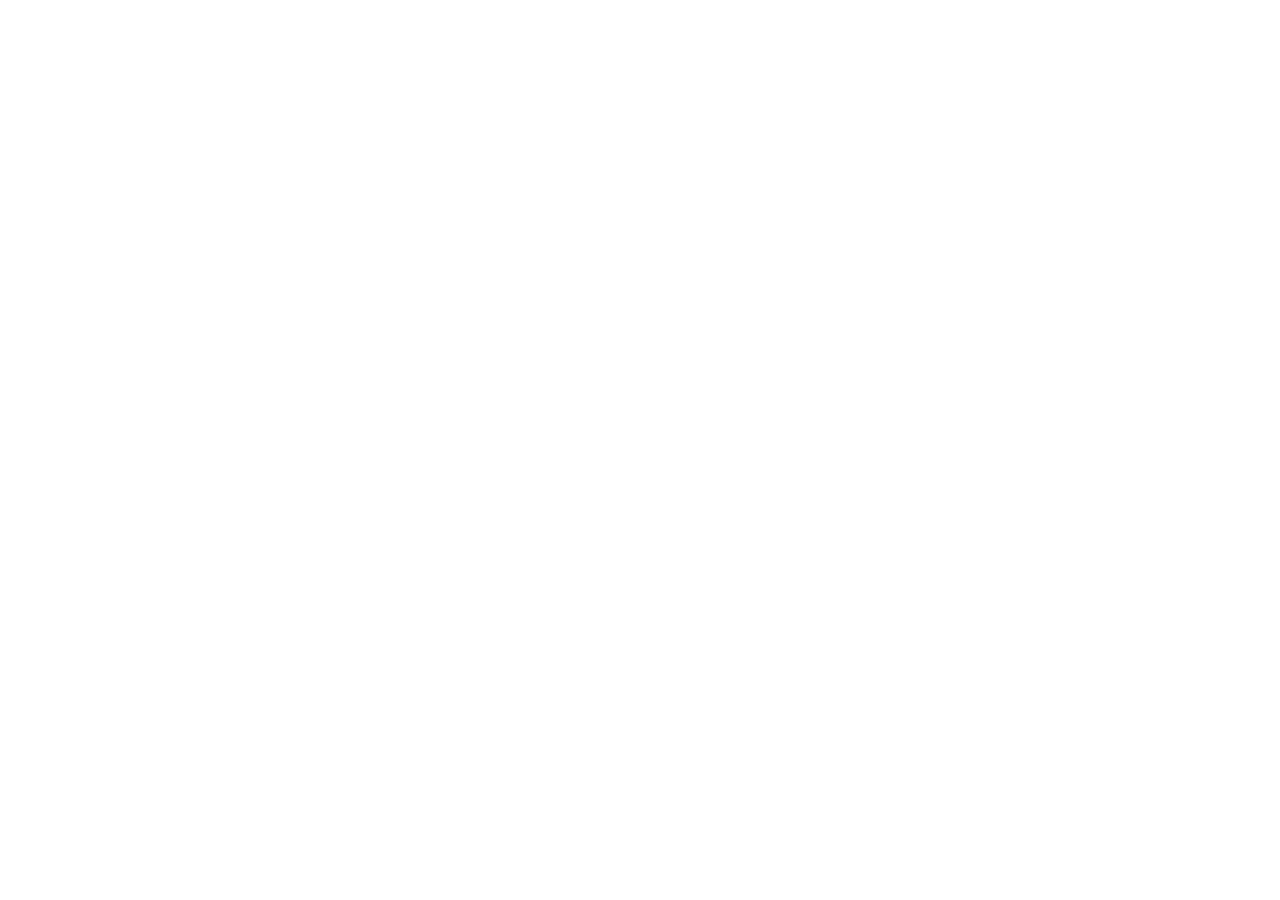
==== index.html @ bc07915a "images and html" ====
<!DOCTYPE html>
<html>

<head>
  <meta charset="UTF-8">
  <meta name="viewport" content="width=device-width, initial-scale=1">
  <title>Destination Dash</title>
  <link rel="stylesheet" href="styles.css">
  
</head>

<body>
  <header></header>
  <main></main>
  
  <script src="main.js"></script>
  
</body>

</html>
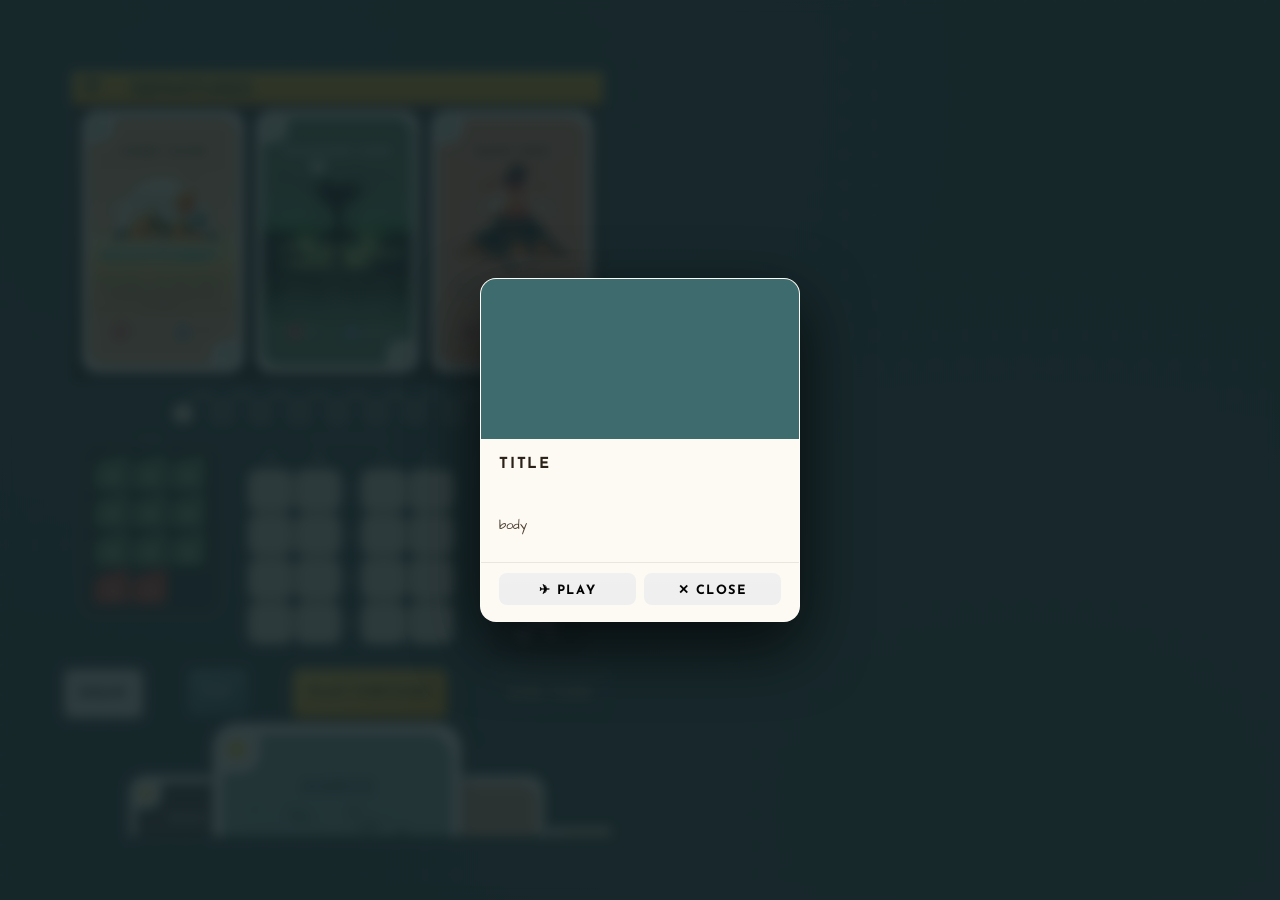
==== commit b1965eb2: "update" ====
--- a/index.html
+++ b/index.html
@@ -6,15 +6,144 @@
   <meta name="viewport" content="width=device-width, initial-scale=1">
   <title>Destination Dash</title>
   <link rel="stylesheet" href="styles.css">
-  
+  <link rel="stylesheet" href="stackedCards.css">
+  <link rel="preconnect" href="https://fonts.googleapis.com">
+  <link rel="preconnect" href="https://fonts.gstatic.com" crossorigin>
+  <link href="https://fonts.googleapis.com/css2?family=Patrick+Hand&display=swap" rel="stylesheet">
+  <link href="https://fonts.googleapis.com/css2?family=Architects+Daughter&family=Cabin:wght@400;600;700&family=Josefin+Sans:wght@300;400;700&display=swap" rel="stylesheet">
+  <link rel="stylesheet" href="https://fonts.googleapis.com/css2?family=Material+Symbols+Outlined:opsz,wght,FILL,GRAD@24,400,0,0&icon_names=flight_takeoff" />
 </head>
 
 <body>
   <header></header>
-  <main></main>
+  <main>
+    
+    <div id="game-content">
+      <div id="destination-row" class="game-row">
+        <div id="departures"><span class="material-symbols-outlined">
+            flight_takeoff
+          </span> DEPARTURES</div>
+        <div id="destination-zone" class="zone-row">
+          
+          <div class="destination-card"><img class="card-img" src="images/card_back.png" /></div>
+          <div class="destination-card"></div>
+          <div class="destination-card"></div>
+          
+        </div>
+        
+      </div>
+      <div id="progress">
+        <div id="circle1" class="circle start"></div>
+        <div class="line"></div>
+        <div id="circle2" class="circle open"></div>
+        <div class="line"></div>
+        <div id="circle3" class="circle open"></div>
+        <div class="line"></div>
+        <div id="circle4" class="circle open"></div>
+        <div class="line"></div>
+        <div id="circle4" class="circle open"></div>
+        <div class="line"></div>
+        <div id="circle4" class="circle open"></div>
+        <div class="line"></div>
+        <div id="circle4" class="circle open"></div>
+        <div class="line"></div>
+        <div id="circle4" class="circle open"></div>
+        <div class="line"></div>
+        <div id="circle4" class="circle open"></div>
+      </div>
+      <div id="resources-row">
+        
+        <div id="fuel-row">
+          <span class="zone-label">Fuel</span>
+          <div id="fuel-zone" class="resource-zone">
+          </div>
+        </div>
+        <div id="pax-row">
+          <span class="zone-label">Passengers</span>
+          <div id="seating-zone">
+            <table id="seating">
+              <tr class="head-row head">
+                <td class="start head">A</td>
+                <td class="head">B</td>
+                <td class="aisle head"></td>
+                <td class="head">C</td>
+                <td class="end head">D</td>
+              </tr>
+              <tr class="seats">
+                <td class="seat taken"></td>
+                <td class="seat"></td>
+                <td class="aisle">1</td>
+                <td class="seat"></td>
+                <td class="seat"></td>
+              </tr>
+              <tr class="seats">
+                <td class="seat"></td>
+                <td class="seat"></td>
+                <td class="aisle">2</td>
+                <td class="seat"></td>
+                <td class="seat"></td>
+              </tr>
+              <tr class="seats">
+                <td class="seat"></td>
+                <td class="seat"></td>
+                <td class="aisle">3</td>
+                <td class="seat"></td>
+                <td class="seat"></td>
+              </tr>
+              <tr class="seats">
+                <td class="seat"></td>
+                <td class="seat"></td>
+                <td class="aisle">4</td>
+                <td class="seat"></td>
+                <td class="seat"></td>
+              </tr>
+            </table>
+          </div>
+        </div>
+        <div id="plane-row" class="resource-grid"><span class="zone-label">Planes</span>
+          <div id="plane-zone">
+            <img class="plane" src="images/plane.png" />
+            <img class="plane" src="images/plane.png" />
+            <img class="plane" src="images/plane.png" />
+          </div>
+        </div>
+      </div>
+      <div id="action-row">
+        <button id="draw-btn" class="btn">Draw</button>
+        <button class="btn btn-primary">Fly</button>
+        <button class="btn btn-fortune">Play Fortune</button>
+        <button class="btn btn-ghost">End Turn</button>
+      </div>
+      <div id="player-hand">
+        <div class="stacked-cards">
+          <ul id="player-cards">
+            <li>placeholder</li>
+            <li>placeholder</li>
+          </ul>
+        </div>
+      </div>
+    </div>
+    <div class="modal-backdrop open" id="modal-backdrop">
+      <div class="modal" id="modal">
+        <div class="modal-art" id="modal-art"></div>
+        <div class="modal-header">
+          <div class="modal-title" id="modal-title">Title</div>
+          <div class="modal-badge" id="modal-badge"></div>
+        </div>
+        <div class="modal-body" id="modal-body">body</div>
+        <div class="modal-stats" id="modal-stats"></div>
+        <div class="modal-footer">
+          <button class="btn btn-play" id="modal-play-btn">✈ Play</button>
+          <button class="btn btn-discard" id="modal-close-btn">✕ Close</button>
+        </div>
+      </div>
+    </div>
+    
+    
+  </main>
   
-  <script src="main.js"></script>
-  
+  <script type="module" src="scripts/main.js"></script>
+  <script src="scripts/stackedCards.js"></script>
 </body>
 
 </html>
--- a/styles.css
+++ b/styles.css
@@ -0,0 +1,601 @@
+.patrick-hand-regular {
+  font-family: "Patrick Hand", cursive;
+  font-weight: 400;
+  font-style: normal;
+}
+
+:root {
+  /* --- Colors --- */
+  --bg-primary: #1a1a1a;
+  --bg-secondary: #2d2d2d;
+  --color-green: #5d9e3f;
+  --color-red: #cc4444;
+  --color-border: #444;
+  --color-text: #ffffff;
+  --color-text-dark: #494a4c;
+  --color-text-muted: #ffffff66;
+  --color-slot: #00000066;
+  --color-slot-filled: #00aa0066;
+  --color-zone-border: #ffffff33;
+  
+  --color-linen: #E4E3D9;
+  --color-teal: #729d9b;
+  --color-wood: #7a643c;
+  --color-slate: #264548;
+  --color-ash: #bec7c2;
+  --color-leaf: #9FA76E;
+  --color-gold: #FDBC3B;
+  
+  /* --- Card Dimensions --- */
+  --card-short: 70px;
+  --card-long: 105px;
+  
+  --sand: #C8A97E;
+  --sand-light: #E8D5B7;
+  --sand-dark: #9B7B55;
+  --kraft: #B08B5E;
+  
+  --teal-dark: #2E4A4F;
+  --teal-mid: #3D6B6E;
+  --teal-light: #5A9196;
+  
+  --gold: #E8A820;
+  --gold-light: #F5C842;
+  --gold-dark: #B07A10;
+  
+  --coral: #D94F3D;
+  --coral-light: #F07060;
+  --coral-dark: #A03020;
+  --coral-border: rgba(217, 79, 61, 0.7);
+  
+  --sage: #6B9B6A;
+  --sage-light: #8BBB8A;
+  --sage-dark: #4A7049;
+  
+  --lavender: #8B7FAF;
+  --lavender-light: #A89DC8;
+  --lavender-border: rgba(168, 157, 200, 0.7);
+  
+  --warm-white: #F5EFE0;
+  --card-face: #FDFAF3;
+  --ink: #2A2118;
+  --ink-soft: #4A3D30;
+  
+  /* Semantic aliases */
+  --bg-base: var(--teal-dark);
+  --bg-surface: #263E42;
+  --bg-card: var(--card-face);
+  --bg-modal: var(--warm-white);
+  
+  --accent-fortune: var(--gold);
+  --accent-crisis: var(--coral);
+  --accent-dest: var(--sage);
+  --accent-fuel: var(--sand);
+  
+  --text-primary: var(--warm-white);
+  --text-dark: var(--ink);
+  --text-muted: rgba(245, 239, 224, 0.55);
+  
+  --border-card: rgba(255, 255, 255, 0.12);
+  --border-strong: rgba(255, 255, 255, 0.25);
+  --shadow-card: 0 4px 18px rgba(0, 0, 0, 0.45), 0 1px 4px rgba(0, 0, 0, 0.3);
+  --shadow-float: 0 8px 32px rgba(0, 0, 0, 0.5), 0 2px 8px rgba(0, 0, 0, 0.35);
+  --shadow-inset: inset 0 2px 8px rgba(0, 0, 0, 0.25);
+  
+  --radius-card: 12px;
+  --radius-btn: 8px;
+  --radius-badge: 20px;
+  --radius-modal: 16px;
+  
+  /* Typography */
+  --font-display: 'Josefin Sans', sans-serif;
+  --font-body: 'Cabin', sans-serif;
+  --font-flavor: 'Architects Daughter', cursive;
+  
+  --transition: 0.2s ease;
+  
+}
+
+/* =============================================================================
+   2. RESET & BASE
+   ============================================================================= */
+
+* {
+  box-sizing: border-box;
+  margin: 0;
+  padding: 0;
+  
+}
+
+body {
+  display: flex;
+  flex-direction: column;
+  
+  width: min(100vw, calc(100vh * 0.75));
+  height: 100vh;
+  
+  background-color: var(--bg-base);
+  background-image:
+    radial-gradient(ellipse at 20% 10%, rgba(93, 145, 150, 0.15) 0%, transparent 50%),
+    radial-gradient(ellipse at 80% 90%, rgba(107, 155, 106, 0.1) 0%, transparent 50%),
+    url("data:image/svg+xml,%3Csvg width='60' height='60' viewBox='0 0 60 60' xmlns='http://www.w3.org/2000/svg'%3E%3Cg fill='none' fill-rule='evenodd'%3E%3Cg fill='%23ffffff' fill-opacity='0.02'%3E%3Cpath d='M36 34v-4h-2v4h-4v2h4v4h2v-4h4v-2h-4zm0-30V0h-2v4h-4v2h4v4h2V6h4V4h-4zM6 34v-4H4v4H0v2h4v4h2v-4h4v-2H6zM6 4V0H4v4H0v2h4v4h2V6h4V4H6z'/%3E%3C/g%3E%3C/g%3E%3C/svg%3E");
+  color: var(--text-primary);
+  font-family: var(--font-body);
+  font-size: 15px;
+  line-height: 1.6;
+  padding: 5%;
+  
+  
+}
+
+/* =============================================================================
+   3. TYPOGRAPHY
+   ============================================================================= */
+
+h1,
+h2,
+h3,
+h4 {
+  font-family: var(--font-display);
+  letter-spacing: 0.08em;
+  text-transform: uppercase;
+  line-height: 1.2;
+}
+
+h1 {
+  font-size: 2.4rem;
+  font-weight: 700;
+  color: var(--gold-light);
+}
+
+h2 {
+  font-size: 1.5rem;
+  font-weight: 700;
+  color: var(--warm-white);
+}
+
+h3 {
+  font-size: 1.1rem;
+  font-weight: 400;
+  color: var(--sand-light);
+  letter-spacing: 0.12em;
+}
+
+.flavor-text {
+  font-family: var(--font-flavor);
+  font-size: 0.82rem;
+  color: var(--ink-soft);
+  line-height: 1.55;
+}
+
+.stat-label {
+  font-family: var(--font-display);
+  font-size: 0.7rem;
+  letter-spacing: 0.15em;
+  text-transform: uppercase;
+  color: var(--text-muted);
+}
+
+.zone-label {
+  position: absolute;
+  transform: translateY(-80%) translateX(-50%);
+  background: var(--bg-base);
+  padding: 0 8px;
+  font-family: var(--font-display);
+  font-size: 0.65rem;
+  letter-spacing: 0.15em;
+  text-transform: uppercase;
+  color: var(--text-muted);
+  
+}
+
+/*=========================================================================
+   4. LAYOUT — PAGE STRUCTURE
+   ============================================================================= */
+
+main {
+  display: flex;
+  flex-direction: column;
+  flex: 1;
+  overflow: hidden;
+  justify-content: start;
+}
+
+.hidden {
+  display: none !important;
+}
+
+
+/* ============================================================
+   BUTTONS
+   ============================================================ */
+
+/* Base button */
+.btn {
+  display: inline-flex;
+  align-items: center;
+  gap: 8px;
+  padding: 3%;
+  font-family: var(--font-display);
+  font-size: 0.8rem;
+  font-weight: 700;
+  letter-spacing: 0.12em;
+  text-transform: uppercase;
+  border: none;
+  border-radius: var(--radius-btn);
+  cursor: pointer;
+  transition: transform var(--transition), box-shadow var(--transition), filter var(--transition);
+  position: relative;
+  overflow: hidden;
+}
+
+.btn::after {
+  content: '';
+  position: absolute;
+  inset: 0;
+  background: linear-gradient(180deg, rgba(255, 255, 255, 0.1) 0%, transparent 50%);
+  pointer-events: none;
+}
+
+.btn:hover {
+  transform: translateY(-2px);
+  filter: brightness(1.1);
+}
+
+.btn:active {
+  transform: translateY(0px);
+  filter: brightness(0.95);
+}
+
+/* Primary — fly/confirm action */
+.btn-primary {
+  background: linear-gradient(145deg, var(--teal-light), var(--teal-mid));
+  color: var(--warm-white);
+  box-shadow: 0 3px 12px rgba(46, 74, 79, 0.6), 0 1px 0 rgba(255, 255, 255, 0.1) inset;
+  border-bottom: 3px solid var(--teal-dark);
+}
+
+/* Fortune — star-gold */
+.btn-fortune {
+  background: linear-gradient(145deg, var(--gold-light), var(--gold));
+  color: var(--ink);
+  box-shadow: 0 3px 12px rgba(184, 122, 16, 0.5);
+  border-bottom: 3px solid var(--gold-dark);
+}
+
+/* Danger — crisis/discard */
+.btn-danger {
+  background: linear-gradient(145deg, var(--coral-light), var(--coral));
+  color: var(--warm-white);
+  box-shadow: 0 3px 12px rgba(160, 48, 32, 0.5);
+  border-bottom: 3px solid var(--coral-dark);
+}
+
+/* Ghost */
+.btn-ghost {
+  background: transparent;
+  color: var(--sand-light);
+  border: 1.5px solid var(--border-strong);
+  box-shadow: none;
+}
+
+.btn-ghost:hover {
+  background: rgba(255, 255, 255, 0.06);
+}
+
+/* Disabled */
+.btn:disabled,
+.btn[disabled] {
+  opacity: 0.38;
+  cursor: not-allowed;
+  transform: none !important;
+  filter: none !important;
+}
+
+
+/* =====================================================
+MODAL
+===================================================== */
+.modal-backdrop {
+position: fixed; inset: 0;
+background: rgba(20,35,38,.88);
+backdrop-filter: blur(6px);
+-webkit-backdrop-filter: blur(6px);
+display: flex; align-items: center; justify-content: center;
+padding: 20px;
+z-index: 1000;
+opacity: 0;
+pointer-events: none;
+transition: opacity .3s ease;
+}
+.modal-backdrop.open { opacity: 1; pointer-events: all; }
+
+.modal {
+background-color: var(--card-face);
+border-radius: 16px;
+box-shadow: 0 24px 64px rgba(0,0,0,.7);
+width: min(320px, 88vw);
+overflow: hidden;
+color: var(--ink);
+transform: scale(.88) translateY(20px);
+transition: transform .32s cubic-bezier(.34,1.2,.64,1);
+border: 1.5px solid rgba(255,255,255,.3);
+}
+.modal-backdrop.open .modal { transform: scale(1) translateY(0); }
+
+.modal-art {
+height: 160px;
+background: var(--teal-mid) center/cover no-repeat;
+position: relative;
+}
+.modal-art::after {
+content: ‘’;
+position: absolute; inset: 0;
+background: linear-gradient(180deg,transparent 40%,rgba(0,0,0,0.3) 100%);
+}
+
+.modal-header  { padding: 14px 18px 4px; }
+.modal-title   { font-family: var(--font-display); font-size: .95rem; font-weight: 700; letter-spacing: .12em; text-transform: uppercase; }
+.modal-badge   { display: inline-flex; align-items: center; gap: 4px; margin-top: 5px; padding: 2px 10px; border-radius: 20px; font-family: var(--font-display); font-size: .62rem; letter-spacing: .1em; text-transform: uppercase; }
+
+[data-type=“fortune”] .modal-badge { background: rgba(232,168,32,.15); color: var(--gold);      border: 1px solid rgba(232,168,32,.3); }
+[data-type=“crisis”]  .modal-badge { background: rgba(217,79,61,.15);  color: var(--coral);     border: 1px solid rgba(217,79,61,.3); }
+[data-type=“dest”]    .modal-badge { background: rgba(107,155,106,.15);color: var(--sage);      border: 1px solid rgba(107,155,106,.3); }
+[data-type=“fuel”]    .modal-badge { background: rgba(200,169,126,.15);color: var(--sand-dark); border: 1px solid rgba(200,169,126,.3); }
+[data-type=“model”]   .modal-badge { background: rgba(139,127,175,.15);color: var(--lavender);  border: 1px solid rgba(139,127,175,.3); }
+
+.modal-body   { padding: 10px 18px; font-family: var(--font-flavor); font-size: .82rem; color: var(--ink-soft); line-height: 1.6; }
+.modal-stats  { display: flex; gap: 8px; padding: 4px 18px 12px; }
+.modal-stat   { font-family: var(--font-display); font-size: .7rem; font-weight: 700; background: rgba(0,0,0,.07); border-radius: 12px; padding: 3px 10px; color: var(--ink-soft); }
+.modal-footer { display: flex; gap: 8px; padding: 10px 18px 16px; border-top: 1px solid rgba(0,0,0,.08); }
+.modal-footer .btn { flex: 1; justify-content: center; }
+
+
+
+
+.circle {
+  width: 6%;
+  aspect-ratio: 1/1;
+  border: 0.3vh solid var(--warm-white);
+  border-radius: 100%;
+  background-color: var(--bg-base);
+  z-index: 2;
+  
+}
+
+.circle.closed {
+  background-color: var(--color-gold);
+}
+
+.circle.start {
+  background-color: var(--warm-white);
+}
+
+#progress {
+  display: flex;
+  flex-direction: row;
+  width: 70%;
+  justify-content: space-around;
+  align-items: center;
+  padding: 5%;
+  margin: -4% auto -4% auto;
+  
+  
+}
+
+.line {
+  border-top: 0.25vh solid var(--warm-white);
+  border-bottom: 0;
+  flex-grow: 1;
+  width: 6%;
+  aspect-ratio: 1/1;
+  margin: 0 -3%;
+  border-top-left-radius: 50%;
+  border-top-right-radius: 50%;
+  
+}
+
+#game-content {
+  height: 90%;
+}
+
+.card {
+  width: 15%;
+  aspect-ratio: 1/1.62;
+  max-height: 25vh;
+  background-color: var(--color-wood);
+}
+
+.destination-card {
+  /*width: 50*/
+  aspect-ratio: 1/1.58;
+  max-width: 30vw;
+  max-height: 35vh;
+  display: flex;
+  flex-direction: column;
+  align-items: center;
+  justify-content: center;
+  align-content: center;
+  /*flex-shrink:0;*/
+  animation: destDeal 0.25s ease-out;
+}
+
+@keyframes destDeal {
+  from {
+    transform: translateX(-100vw);
+  }
+  
+  to {
+    transform: translateX(0%);
+  }
+}
+
+.zone-row {
+  display: flex;
+  flex-direction: row;
+  align-items: center;
+  gap: 8px;
+  padding: 6px 8px 8px 8px;
+  position: relative;
+  flex-shrink: 0;
+  width: 100%;
+  background: linear-gradient(0deg, #262626 0%, #404040 100%);
+  ;
+  
+}
+
+
+.game-row {
+  display: flex;
+  flex-direction: column;
+  align-items: center;
+  gap: 0px;
+  padding: 8px;
+  flex-shrink: 0;
+  overflow-x: auto;
+  -ms-overflow-style: none;
+  scrollbar-width: none;
+}
+
+.destination-card img {
+  object-fit: contain;
+  width: 100%;
+  height: 100%;
+}
+
+#departures {
+  display: flex;
+  flex-direction: row;
+  font-size: 20px;
+  color: var(--color-slate);
+  padding: 0px 8px;
+  background: linear-gradient(0deg, var(--gold) 0%, var(--gold-light) 100%);
+  width: 100%;
+  gap: 5%;
+  font-weight: 800;
+}
+
+#resources-row {
+  display: flex;
+  flex-direction: row;
+  align-items: flex-start;
+  gap: 0px;
+  padding: 8px;
+  flex-shrink: 0;
+  width: 100%;
+  justify-content: space-around;
+}
+
+#fuel-zone {
+  display: flex;
+  align-items: flex-start;
+  flex-wrap: wrap;
+  /* border: 4px dashed var(--color-linen);*/
+  aspect-ratio: 1/1;
+  gap: 3%;
+  padding: 5%;
+  background: rgba(0, 0, 0, 0.2);
+  border: 2px dashed var(--coral-border);
+  border-radius: var(--radius-card);
+  
+}
+
+#fuel-zone img {
+  width: 30%;
+  aspect-ratio: 1/1;
+}
+
+#fuel-row {
+  width: 25%;
+  text-align: center;
+}
+
+#pax-row {
+  width: 40%;
+  text-align: center;
+  
+}
+
+#seating-zone {
+  display: flex;
+  flex-direction: column;
+}
+
+#seating {
+  width: 100%;
+  height: 100%;
+  border-left: 1px solid var(--color-slate);
+  border-right: 1px solid var(--color-slate);
+  font-size: 12px;
+  border-spacing: 1%;
+  text-align: center;
+  table-layout: fixed;
+}
+
+#seating .seat {
+  width: 23%;
+}
+
+#seating .aisle {
+  width: 8%;
+}
+
+
+
+#seating .taken {
+  background-image: url("images/seat_taken.png");
+  background-size: contain;
+  background-repeat: no-repeat;
+  
+}
+
+#seating .seat {
+  border-radius: 25%;
+  background-color: var(--color-linen);
+  padding: 10%;
+}
+
+seating .head-row {
+  border: none;
+}
+
+#plane-row img {
+  width: 60%;
+  margin: 1% 0;
+}
+
+#plane-row {
+  width: 20%;
+  text-align: center;
+  
+}
+
+#plane-zone {
+  background: rgba(0, 0, 0, 0.2);
+  border: 2px dashed var(--lavender-border);
+  border-radius: var(--radius-card);
+}
+
+
+/*#destination-row{
+  height:25vh;
+}
+*/
+
+
+#player-hand li {
+  aspect-ratio: 1/1.58;
+  max-width: 30vw;
+  max-height: 35vh;
+}
+
+
+.hidden {
+  display: none !important;
+}
+
+#action-row {
+  display: flex;
+  flex-direction: row;
+  justify-content: space-between;
+}
--- a/stackedCards.css
+++ b/stackedCards.css
@@ -0,0 +1,45 @@
+.stacked-cards {
+    position: relative;
+}
+.stacked-cards ul {
+    position: relative;
+    max-width: 70%;
+    margin: 0 auto;
+    padding-left: 0;
+}
+
+.stacked-cards li {
+    margin-top: 5px;
+    cursor: pointer;
+    border-radius: 8px;
+    box-shadow: 0 3px 6px 0px #333;
+    list-style: none;
+    width: 65%;
+    position: absolute;
+    left: 50%;
+    transition: 0.5s ease transform;
+}
+
+.stacked-cards li:after {
+    bottom: 0;
+    content: "";
+    left: 0;
+    position: absolute;
+    right: 0;
+    top: 0;
+}
+.stacked-cards li.active:after {
+    display: none;
+}
+.stacked-cards li img {
+    position: relative;
+    display: block;
+    max-width: 100%;
+    height: auto;
+    z-index: 4;
+}
+.stacked-cards li.active {
+    cursor: default;
+    box-shadow: 0 5px 10px 0px #333;
+    transition: 0.5s ease transform;
+}
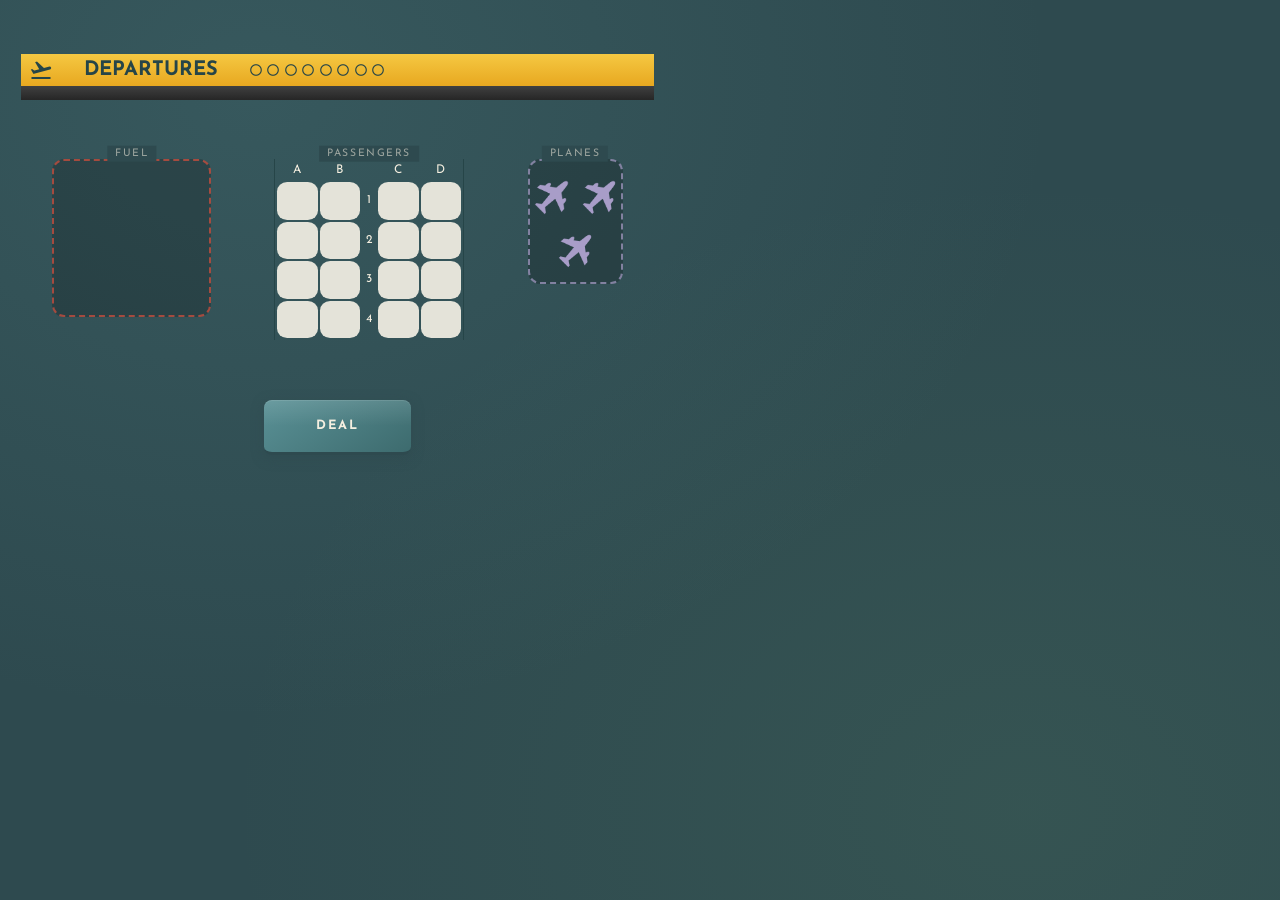
==== commit f0f686ee: "update" ====
--- a/index.html
+++ b/index.html
@@ -6,12 +6,12 @@
   <meta name="viewport" content="width=device-width, initial-scale=1">
   <title>Destination Dash</title>
   <link rel="stylesheet" href="styles.css">
-  <link rel="stylesheet" href="stackedCards.css">
+  <link rel="stylesheet" href="scripts/diceRoller/diceRoller.css">
   <link rel="preconnect" href="https://fonts.googleapis.com">
   <link rel="preconnect" href="https://fonts.gstatic.com" crossorigin>
   <link href="https://fonts.googleapis.com/css2?family=Patrick+Hand&display=swap" rel="stylesheet">
   <link href="https://fonts.googleapis.com/css2?family=Architects+Daughter&family=Cabin:wght@400;600;700&family=Josefin+Sans:wght@300;400;700&display=swap" rel="stylesheet">
-  <link rel="stylesheet" href="https://fonts.googleapis.com/css2?family=Material+Symbols+Outlined:opsz,wght,FILL,GRAD@24,400,0,0&icon_names=flight_takeoff" />
+  <link rel="stylesheet" href="https://fonts.googleapis.com/icon?family=Material+Icons">
 </head>
 
 <body>
@@ -20,9 +20,19 @@
     
     <div id="game-content">
       <div id="destination-row" class="game-row">
-        <div id="departures"><span class="material-symbols-outlined">
+        <div id="departure-heading"><span class="material-icons">
             flight_takeoff
-          </span> DEPARTURES</div>
+          </span> DEPARTURES
+          <!-- <span class="material-icons">
+            task_alt
+          </span> -->
+          <span class="material-icons" id="destination-progress">
+           
+             radio_button_unchecked radio_button_unchecked radio_button_unchecked radio_button_unchecked radio_button_unchecked radio_button_unchecked radio_button_unchecked radio_button_unchecked
+          </span>
+          
+          
+        </div>
         <div id="destination-zone" class="zone-row">
           
           <div class="destination-card"><img class="card-img" src="images/card_back.png" /></div>
@@ -31,25 +41,6 @@
           
         </div>
         
-      </div>
-      <div id="progress">
-        <div id="circle1" class="circle start"></div>
-        <div class="line"></div>
-        <div id="circle2" class="circle open"></div>
-        <div class="line"></div>
-        <div id="circle3" class="circle open"></div>
-        <div class="line"></div>
-        <div id="circle4" class="circle open"></div>
-        <div class="line"></div>
-        <div id="circle4" class="circle open"></div>
-        <div class="line"></div>
-        <div id="circle4" class="circle open"></div>
-        <div class="line"></div>
-        <div id="circle4" class="circle open"></div>
-        <div class="line"></div>
-        <div id="circle4" class="circle open"></div>
-        <div class="line"></div>
-        <div id="circle4" class="circle open"></div>
       </div>
       <div id="resources-row">
         
@@ -109,41 +100,90 @@
         </div>
       </div>
       <div id="action-row">
-        <button id="draw-btn" class="btn">Draw</button>
-        <button class="btn btn-primary">Fly</button>
-        <button class="btn btn-fortune">Play Fortune</button>
-        <button class="btn btn-ghost">End Turn</button>
+        <button id="deal-btn" class="btn btn-primary hidden">Deal</button>
+        <button id="draw-btn" class="btn btn-primary hidden">＋ Draw</button>
+        <button id="end-turn-btn" class="btn btn-ghost hidden">End Turn</button>
+        <button id="start-over-btn" class="btn btn-danger hidden">Start Over</button>
+        <button id="boarding-btn" class="btn btn-primary hidden">💺 Board Passengers</button>
+        <button id="resolve-crises-btn" class="btn btn-danger hidden">⚠ RESOLVE CRISES! ⚠</button>
+        <div id="banner" class="banner discard hidden">Discard X Cards</div>
       </div>
-      <div id="player-hand">
-        <div class="stacked-cards">
-          <ul id="player-cards">
-            <li>placeholder</li>
-            <li>placeholder</li>
-          </ul>
+      
+      <div class="hand-stage" id="hand-stage">
+        <div class="nav-hint left" id="nav-left">‹</div>
+        <div class="nav-hint right" id="nav-right">›</div>
+      </div>
+      
+    </div>
+    
+    <!-- CARD PLAY MODAL-->
+    <div class="modal-backdrop" id="modal-backdrop">
+      <div class="modal" id="modal">
+        <div class="modal-art" id="modal-art"><img src="images/fortune_crystal_ball.png"></div>
+        <div class="modal-header">
+          <div class="modal-title" id="modal-title">Title</div>
+          <div class="modal-badge" id="modal-badge">Fortune</div>
+        </div>
+        <div class="modal-body" id="modal-body">text</div>
+        <div class="modal-stats" id="modal-stats"></div>
+        <div class="modal-footer" id="modal-footer">
+          <button class="btn btn-play" id="modal-play-btn">✈ Play</button>
+          <button class="btn btn-danger hidden" id="modal-resolve-btn">⚠ Resolve</button>
+          <button class="btn btn-fortune hidden" id="modal-avert-btn">★ Crisis Averted</button>
+          <button class="btn btn-play" id="modal-fly-btn">✈ Fly</button>
+          <button class="btn btn-discard" id="modal-discard-btn">🗑️ Discard</button>
+          <button class="btn btn-discard" id="modal-close-btn">✕ Close</button>
+          <button class="btn btn-discard" id="modal-dest-close-btn">✕ Close</button>
+          
         </div>
       </div>
     </div>
-    <div class="modal-backdrop open" id="modal-backdrop">
-      <div class="modal" id="modal">
-        <div class="modal-art" id="modal-art"></div>
-        <div class="modal-header">
-          <div class="modal-title" id="modal-title">Title</div>
-          <div class="modal-badge" id="modal-badge"></div>
+    
+    <!-- OTHER/ALL-PURPOSE MODAL-->
+    <div class="modal-backdrop" id="gen-modal-backdrop">
+      <div class="modal" id="gen-modal" style="position:relative; max-width:100%; box-shadow: none;">
+        <div class="modal-header" id="gen-modal-header">
+          <span class="modal-title" id="gen-modal-title">Title</span>
         </div>
-        <div class="modal-body" id="modal-body">body</div>
-        <div class="modal-stats" id="modal-stats"></div>
-        <div class="modal-footer">
-          <button class="btn btn-play" id="modal-play-btn">✈ Play</button>
-          <button class="btn btn-discard" id="modal-close-btn">✕ Close</button>
+        <div class="modal-body" id="gen-modal-body">
+          <p id="gen-modal-headline">Headline</p>
+          <p style="margin-top: 10px;" class="flavor-text" id="gen-modal-text">Body text</p>
+          <div id="gen-modal-other-content"class="hidden"></div>
+        </div>
+        <div class="modal-footer" id="gen-modal-footer">
         </div>
       </div>
     </div>
     
     
   </main>
+  <div class="dice-backdrop" id="dice-backdrop">
+    <div class="dice-modal">
+      
+      ```
+      <div class="dice-modal-header">
+        <span class="dice-modal-title" id="dice-title">Roll</span>
+      </div>
+      
+      <!-- dice appear here, sliding up from the bottom edge -->
+      <div class="dice-stage" id="dice-stage">
+        <!-- .die elements injected by JS -->
+      </div>
+      
+      <!-- total shown after roll settles -->
+      <div class="dice-total" id="dice-total"></div>
+      
+      <div class="dice-modal-footer">
+        <button class="btn btn-confirm" id="btn-confirm">✓ Take It</button>
+      </div>
+    </div>
+  </div>
+  <div class="toast hidden" id="toast">✈ Flying to Sunset Island…</div>
   
   <script type="module" src="scripts/main.js"></script>
-  <script src="scripts/stackedCards.js"></script>
+  <script type="module" src="scripts/cardhand.js"></script>
+  <script type="module" src="scripts/diceRoller/diceRoller.js">
+  </script>
 </body>
 
 </html>
--- a/styles.css
+++ b/styles.css
@@ -1,8 +1,29 @@
-.patrick-hand-regular {
-  font-family: "Patrick Hand", cursive;
-  font-weight: 400;
-  font-style: normal;
-}
+/*
+1. Variables
+2. Reset and Base
+3. Typography
+4. Structure
+4. Buttons
+7. Destinations
+  Row, zone, cards
+8. Resources
+  8a. Fuel
+  8b. Pax
+  8c. Planes
+9. Actions
+10. Player Hand
+11. Modals
+
+
+
+
+*/
+
+
+
+/* =============================================================================
+  1. VARIABLES
+   ============================================================================= */
 
 :root {
   /* --- Colors --- */
@@ -93,8 +114,11 @@
   --font-flavor: 'Architects Daughter', cursive;
   
   --transition: 0.2s ease;
-  
-}
+  --app-width: min(100vw, calc(100vh * 0.75));
+--app-height: 100vh;
+  
+} 
+
 
 /* =============================================================================
    2. RESET & BASE
@@ -111,8 +135,8 @@
   display: flex;
   flex-direction: column;
   
-  width: min(100vw, calc(100vh * 0.75));
-  height: 100vh;
+  width: var(--app-width);
+  height: var(--app-height);
   
   background-color: var(--bg-base);
   background-image:
@@ -123,7 +147,7 @@
   font-family: var(--font-body);
   font-size: 15px;
   line-height: 1.6;
-  padding: 5%;
+  padding: 1%;
   
   
 }
@@ -201,13 +225,20 @@
   justify-content: start;
 }
 
+#game-content {
+  height: 100%;
+  display: flex;
+  flex-direction: column;
+  justify-content: space-around;
+}
+
 .hidden {
   display: none !important;
 }
 
 
 /* ============================================================
-   BUTTONS
+   5. BUTTONS
    ============================================================ */
 
 /* Base button */
@@ -215,7 +246,7 @@
   display: inline-flex;
   align-items: center;
   gap: 8px;
-  padding: 3%;
+  padding: 3% 8%;
   font-family: var(--font-display);
   font-size: 0.8rem;
   font-weight: 700;
@@ -292,160 +323,35 @@
   filter: none !important;
 }
 
-
-/* =====================================================
-MODAL
-===================================================== */
-.modal-backdrop {
-position: fixed; inset: 0;
-background: rgba(20,35,38,.88);
-backdrop-filter: blur(6px);
--webkit-backdrop-filter: blur(6px);
-display: flex; align-items: center; justify-content: center;
-padding: 20px;
-z-index: 1000;
-opacity: 0;
-pointer-events: none;
-transition: opacity .3s ease;
-}
-.modal-backdrop.open { opacity: 1; pointer-events: all; }
-
-.modal {
-background-color: var(--card-face);
-border-radius: 16px;
-box-shadow: 0 24px 64px rgba(0,0,0,.7);
-width: min(320px, 88vw);
-overflow: hidden;
-color: var(--ink);
-transform: scale(.88) translateY(20px);
-transition: transform .32s cubic-bezier(.34,1.2,.64,1);
-border: 1.5px solid rgba(255,255,255,.3);
-}
-.modal-backdrop.open .modal { transform: scale(1) translateY(0); }
-
-.modal-art {
-height: 160px;
-background: var(--teal-mid) center/cover no-repeat;
-position: relative;
-}
-.modal-art::after {
-content: ‘’;
-position: absolute; inset: 0;
-background: linear-gradient(180deg,transparent 40%,rgba(0,0,0,0.3) 100%);
-}
-
-.modal-header  { padding: 14px 18px 4px; }
-.modal-title   { font-family: var(--font-display); font-size: .95rem; font-weight: 700; letter-spacing: .12em; text-transform: uppercase; }
-.modal-badge   { display: inline-flex; align-items: center; gap: 4px; margin-top: 5px; padding: 2px 10px; border-radius: 20px; font-family: var(--font-display); font-size: .62rem; letter-spacing: .1em; text-transform: uppercase; }
-
-[data-type=“fortune”] .modal-badge { background: rgba(232,168,32,.15); color: var(--gold);      border: 1px solid rgba(232,168,32,.3); }
-[data-type=“crisis”]  .modal-badge { background: rgba(217,79,61,.15);  color: var(--coral);     border: 1px solid rgba(217,79,61,.3); }
-[data-type=“dest”]    .modal-badge { background: rgba(107,155,106,.15);color: var(--sage);      border: 1px solid rgba(107,155,106,.3); }
-[data-type=“fuel”]    .modal-badge { background: rgba(200,169,126,.15);color: var(--sand-dark); border: 1px solid rgba(200,169,126,.3); }
-[data-type=“model”]   .modal-badge { background: rgba(139,127,175,.15);color: var(--lavender);  border: 1px solid rgba(139,127,175,.3); }
-
-.modal-body   { padding: 10px 18px; font-family: var(--font-flavor); font-size: .82rem; color: var(--ink-soft); line-height: 1.6; }
-.modal-stats  { display: flex; gap: 8px; padding: 4px 18px 12px; }
-.modal-stat   { font-family: var(--font-display); font-size: .7rem; font-weight: 700; background: rgba(0,0,0,.07); border-radius: 12px; padding: 3px 10px; color: var(--ink-soft); }
-.modal-footer { display: flex; gap: 8px; padding: 10px 18px 16px; border-top: 1px solid rgba(0,0,0,.08); }
-.modal-footer .btn { flex: 1; justify-content: center; }
-
-
-
-
-.circle {
-  width: 6%;
-  aspect-ratio: 1/1;
-  border: 0.3vh solid var(--warm-white);
-  border-radius: 100%;
-  background-color: var(--bg-base);
-  z-index: 2;
-  
-}
-
-.circle.closed {
-  background-color: var(--color-gold);
-}
-
-.circle.start {
-  background-color: var(--warm-white);
-}
-
-#progress {
-  display: flex;
-  flex-direction: row;
-  width: 70%;
-  justify-content: space-around;
-  align-items: center;
-  padding: 5%;
-  margin: -4% auto -4% auto;
-  
-  
-}
-
-.line {
-  border-top: 0.25vh solid var(--warm-white);
-  border-bottom: 0;
-  flex-grow: 1;
-  width: 6%;
-  aspect-ratio: 1/1;
-  margin: 0 -3%;
-  border-top-left-radius: 50%;
-  border-top-right-radius: 50%;
-  
-}
-
-#game-content {
-  height: 90%;
-}
-
-.card {
-  width: 15%;
-  aspect-ratio: 1/1.62;
-  max-height: 25vh;
-  background-color: var(--color-wood);
-}
-
-.destination-card {
-  /*width: 50*/
-  aspect-ratio: 1/1.58;
-  max-width: 30vw;
-  max-height: 35vh;
-  display: flex;
-  flex-direction: column;
-  align-items: center;
-  justify-content: center;
-  align-content: center;
-  /*flex-shrink:0;*/
-  animation: destDeal 0.25s ease-out;
-}
-
-@keyframes destDeal {
-  from {
-    transform: translateX(-100vw);
-  }
-  
-  to {
-    transform: translateX(0%);
-  }
-}
-
-.zone-row {
-  display: flex;
-  flex-direction: row;
-  align-items: center;
-  gap: 8px;
-  padding: 6px 8px 8px 8px;
-  position: relative;
-  flex-shrink: 0;
-  width: 100%;
-  background: linear-gradient(0deg, #262626 0%, #404040 100%);
-  ;
-  
-}
-
-
-.game-row {
+#banner{
+ display:flex;
+  width:80%;
+  height: 80%;
+font-family: var(--font-display);
+font-size: 1rem;
+letter-spacing: 0.1em;
+text-transform: uppercase;
+white-space: nowrap;
+border: 1px solid var(--border-strong);
+border-radius:var(--radius-btn);
+justify-content: center;
+align-items:center;
+}
+#banner.crisis{
+  color: var(--warm-white);
+  background:var(--coral);
+}
+#banner.discard{
+  color: var(--ink);
+  background:var(--color-ash);
+}
+
+
+/* ============================================================
+   5. DESTINATIONS
+   ============================================================ */
+
+#destination-row {
   display: flex;
   flex-direction: column;
   align-items: center;
@@ -455,15 +361,11 @@
   overflow-x: auto;
   -ms-overflow-style: none;
   scrollbar-width: none;
-}
-
-.destination-card img {
-  object-fit: contain;
-  width: 100%;
-  height: 100%;
-}
-
-#departures {
+  max-height:calc(0.4*var(--app-height));
+}
+
+
+#departure-heading{
   display: flex;
   flex-direction: row;
   font-size: 20px;
@@ -473,7 +375,152 @@
   width: 100%;
   gap: 5%;
   font-weight: 800;
-}
+  align-items: center;
+}
+
+#destination-progress {
+  font-size: 14px;
+}
+
+#destination-zone{
+  display: flex;
+  flex-direction: row;
+  align-items: start;
+  justify-content:space-around;
+  gap: 8px;
+  padding: 6px 8px 8px 8px;
+  position: relative;
+  flex-shrink: 0;
+  width: 100%;
+  background: linear-gradient(0deg, #262626 0%, #404040 100%);
+  flex:1;
+  
+}
+
+.destination-card {
+  max-width: calc(0.25*var(--app-width));
+  /*flex:1;
+  display: flex;
+  flex-direction: column;
+  align-items: center;
+  justify-content: center;*/
+  border-radius:12px;
+  overflow:hidden;
+  border: 1.5px solid rgba(255,255,255,.22);
+  /*animation: destDeal 0.25s ease-out;*/
+  max-height:calc(0.3*var(--app-height));
+  padding:0;
+  position:relative;
+  background:var(--card-face);
+}
+
+.dest-card-art {
+  position: relative;
+  overflow:hidden;
+  height: 200%;
+ 
+}
+
+.dest-card-art::after {
+  content: '';
+  position: absolute; 
+  inset: 0;
+  background: linear-gradient(180deg,transparent 85%,rgba(0,0,0,.18) 100%);
+}
+
+.dest-card-art img {
+  margin: -8% -5% -57% -5%;
+  transform:scale(1.2);
+ 
+  
+}
+
+.dest-card-badge {
+  /*position: absolute;
+  top: 87%;right: 7px;
+  margin-left:-22%;*/
+  width: 10px; height: 10px;
+  border-radius: 50%;
+  display: flex; align-items: center; justify-content: center;
+  font-size: .62rem;
+  background: var(--sage);
+  z-index: 2;
+}
+
+.dest-card-title {
+  font-family: var(--font-display);
+  font-weight: 700;
+  font-size: clamp(.45rem, 1.6vw, .66rem);
+  letter-spacing: .02em;
+  text-transform: uppercase;
+  color: var(--ink);
+  white-space: wrap;
+  overflow: hidden;
+  text-overflow: ellipsis;
+  line-height: 1.2;
+  margin-top:10%;
+  padding-left:4%;
+  
+}
+
+.dest-card-body {
+  font-family: var(--font-flavor);
+  font-size: clamp(.44rem, 1.4vw, .68rem);
+  color: var(--ink-soft);
+  line-height: 1.45;
+  overflow: hidden;
+  display: -webkit-box;
+  -webkit-line-clamp: 4;
+  -webkit-box-orient: vertical;
+}
+
+.dest-card-stats { display: flex; gap: 5px;margin:5%}
+
+.dest-card-stat  {
+  font-family: var(--font-display);
+ font-size: clamp(.55rem, 1.3vw, .62rem);
+  font-weight: 700;
+  background: rgba(0,0,0,.07);
+  border-radius: 10px;
+  padding: 2px 6px;
+  color: var(--ink-soft);
+}
+
+.destination-card img {
+  object-fit: contain;
+  height: 100%;
+  max-height: 22vh;
+  width: 100%;
+  display: block;
+}
+
+.destination-card.flipped, .destination-card.flipped2{
+  opacity:0.5;
+}
+
+@keyframes destDeal {
+  from {
+    transform: translateX(-100vw);
+  }
+  
+  to {
+    transform: translateX(0%);
+  }
+}
+
+/* ============================================================
+   5. RESOURCES
+   ============================================================ */
+
+
+.card {
+  width: 15%;
+  aspect-ratio: 1/1.62;
+  max-height: 25vh;
+  background-color: var(--color-wood);
+}
+
+
 
 #resources-row {
   display: flex;
@@ -481,16 +528,15 @@
   align-items: flex-start;
   gap: 0px;
   padding: 8px;
-  flex-shrink: 0;
   width: 100%;
   justify-content: space-around;
+  
 }
 
 #fuel-zone {
   display: flex;
   align-items: flex-start;
   flex-wrap: wrap;
-  /* border: 4px dashed var(--color-linen);*/
   aspect-ratio: 1/1;
   gap: 3%;
   padding: 5%;
@@ -511,7 +557,7 @@
 }
 
 #pax-row {
-  width: 40%;
+  width: 30%;
   text-align: center;
   
 }
@@ -533,14 +579,12 @@
 }
 
 #seating .seat {
-  width: 23%;
+  width: 12%;
 }
 
 #seating .aisle {
   width: 8%;
 }
-
-
 
 #seating .taken {
   background-image: url("images/seat_taken.png");
@@ -555,18 +599,16 @@
   padding: 10%;
 }
 
-seating .head-row {
+#seating .head-row {
   border: none;
 }
 
-#plane-row img {
-  width: 60%;
-  margin: 1% 0;
-}
+
 
 #plane-row {
-  width: 20%;
+  width: 15%;
   text-align: center;
+  height:100%;
   
 }
 
@@ -574,20 +616,14 @@
   background: rgba(0, 0, 0, 0.2);
   border: 2px dashed var(--lavender-border);
   border-radius: var(--radius-card);
-}
-
-
-/*#destination-row{
-  height:25vh;
-}
-*/
-
-
-#player-hand li {
-  aspect-ratio: 1/1.58;
-  max-width: 30vw;
-  max-height: 35vh;
-}
+  padding-top:15%;
+}
+
+#plane-zone img {
+  width: 47%;
+  margin: 1% 0;
+}
+
 
 
 .hidden {
@@ -597,5 +633,304 @@
 #action-row {
   display: flex;
   flex-direction: row;
-  justify-content: space-between;
+  justify-content: center;
+  height:calc(0.08*var(--app-height));
+  align-items:center;
+}
+
+
+/* =====================================================
+   HAND STAGE
+   IMPORTANT: no overflow:hidden here — cards must be
+   visible even when they extend outside the stage bounds
+   during animation.  The clipping happens at app-shell.
+   ===================================================== */
+.hand-stage {
+  position: relative;
+  width: max(390px,75%);
+  flex: 1;
+  min-height: 0;
+  user-select: none;
+  -webkit-user-select: none;
+  touch-action: none;
+  max-height:calc(0.4*var(--app-height));
+  padding:0;
+}
+
+/* =====================================================
+   CARDS
+   Width, height, left, top, transform — ALL set by JS.
+   CSS handles appearance only.
+   ===================================================== */
+.hand-card {
+  position: absolute;
+  left: 0; top: 0;           /* anchor; JS translates from here */
+  border-radius: 12px;
+  overflow: hidden;
+  cursor: pointer;
+  will-change: transform;
+  -webkit-user-drag: none;
+  max-height:calc(.4*var(--app-height));
+}
+
+.card-face {
+  position: absolute;
+  inset: 0;
+  background: var(--card-face);
+  border-radius: 12px;
+  border: 1.5px solid rgba(255,255,255,.22);
+  display: flex;
+  flex-direction: column;
+  overflow: hidden;
+}
+
+/* Coloured top stripe per type */
+.card-face::before {
+  content: '';
+  height: 4px;
+  flex-shrink: 0;
+}
+[data-type="fortune"] .card-face::before { background: var(--gold); }
+[data-type="crisis"]  .card-face::before { background: var(--coral); }
+[data-type="dest"]    .card-face::before { background: var(--sage); }
+[data-type="fuel"]    .card-face::before { background: var(--sand-dark); }
+[data-type="model"]   .card-face::before { background: var(--lavender); }
+
+.card-art {
+  flex-shrink: 0;
+  height: 48%;
+  background: center/cover no-repeat;
+  position: relative;
+  overflow:hidden;
+}
+.card-art::after {
+  content: '';
+  position: absolute; inset: 0;
+  background: linear-gradient(180deg,transparent 55%,rgba(0,0,0,.18) 100%);
+}
+
+.card-art img {
+  width: 110%;
+  margin: -45% 0 0 -5%;
+  overflow:hidden;
+  z-index:-1;
+}
+
+.card-badge {
+  position: absolute;
+  top: 7px; right: 7px;
+  width: 20px; height: 20px;
+  border-radius: 50%;
+  display: flex; align-items: center; justify-content: center;
+  font-size: .62rem;
+  z-index: 2;
+}
+[data-type="fortune"] .card-badge { background: var(--gold);      color: var(--ink); }
+[data-type="crisis"]  .card-badge { background: var(--coral);     color: #fff; }
+[data-type="dest"]    .card-badge { background: var(--sage);      color: #fff; }
+[data-type="fuel"]    .card-badge { background: var(--sand-dark); color: #fff; }
+[data-type="model"]   .card-badge { background: var(--lavender);  color: #fff; }
+
+.card-text {
+  flex: 1;
+  padding: 7px 9px 8px;
+  display: flex;
+  flex-direction: column;
+  gap: 4px;
+  overflow: hidden;
+  min-height: 0;
+}
+
+.card-title {
+  font-family: var(--font-display);
+  font-weight: 700;
+  font-size: clamp(.5rem, 1.6vw, .76rem);
+  letter-spacing: .1em;
+  text-transform: uppercase;
+  color: var(--ink);
+  white-space: nowrap;
+  overflow: hidden;
+  text-overflow: ellipsis;
+  line-height: 1.2;
+}
+
+.card-body {
+  font-family: var(--font-flavor);
+  font-size: clamp(.44rem, 1.4vw, .68rem);
+  color: var(--ink-soft);
+  line-height: 1.45;
+  overflow: hidden;
+  display: -webkit-box;
+  -webkit-line-clamp: 4;
+  -webkit-box-orient: vertical;
+}
+
+.card-stats { display: flex; gap: 5px; margin-top: auto; padding-top: 3px; }
+
+.card-stat  {
+  font-family: var(--font-display);
+  font-size: clamp(.42rem, 1.3vw, .62rem);
+  font-weight: 700;
+  background: rgba(0,0,0,.07);
+  border-radius: 10px;
+  padding: 2px 6px;
+  color: var(--ink-soft);
+}
+
+.card-back {
+  position: absolute; inset: 0;
+  border-radius: 12px;
+  background: linear-gradient(135deg,#3a6368 0%,#2a4a50 50%,#3a6368 100%);
+  border: 1.5px solid rgba(255,255,255,.15);
+  display: flex; align-items: center; justify-content: center;
+}
+.card-back::before {
+  content: '';
+  position: absolute; inset: 6px;
+  border-radius: 8px;
+  border: 1px dashed rgba(255,255,255,.2);
+}
+.card-back-label {
+  font-family: var(--font-display);
+  font-size: .55rem;
+  letter-spacing: .2em;
+  text-transform: uppercase;
+  color: rgba(255,255,255,.3);
+}
+
+/* nav arrows */
+.nav-hint {
+  position: absolute;
+  top: 50%; transform: translateY(-50%);
+  width: 34px; height: 34px;
+  background: rgba(0,0,0,.35);
+  border: 1px solid rgba(255,255,255,.15);
+  border-radius: 50%;
+  display: flex; align-items: center; justify-content: center;
+  font-size: 1.1rem;
+  color: rgba(255,255,255,.5);
+  pointer-events: none;
+  opacity: 0;
+  transition: opacity .3s ease;
+  z-index: 200;
+}
+.nav-hint.left  { left:  6px; }
+.nav-hint.right { right: 6px; }
+.nav-hint.show  { opacity: 1; }
+
+/* =====================================================
+   MODAL
+   ===================================================== */
+   
+   
+   
+   
+   
+   
+.modal-backdrop {
+  position: fixed; inset: 0;
+  background: rgba(20,35,38,.88);
+  backdrop-filter: blur(6px);
+  -webkit-backdrop-filter: blur(6px);
+  display: flex; align-items: center; justify-content: center;
+  padding: 20px;
+  z-index: 1000;
+  opacity: 0;
+  pointer-events: none;
+  transition: opacity .3s ease;
+}
+.modal-backdrop.open { opacity: 1; pointer-events: all; }
+
+.modal {
+  background: var(--card-face);
+  border-radius: 16px;
+  box-shadow: 0 24px 64px rgba(0,0,0,.7);
+  width: min(360px, 88vw);
+  overflow: hidden;
+  color: var(--ink);
+  transform: scale(.88) translateY(20px);
+  transition: transform .32s cubic-bezier(.34,1.2,.64,1);
+  border: 1.5px solid rgba(255,255,255,.3);
+}
+.modal-backdrop.open .modal { transform: scale(1) translateY(0); }
+
+.modal-art {
+  height: calc(0.85*min(360px, 88vw));
+  background: var(--teal-mid) center/cover no-repeat;
+  position: relative;
+  overflow:hidden;
+ 
+}
+.modal-art::after {
+  content: '';
+  position: absolute; inset: 0;
+  background: linear-gradient(180deg,transparent 40%,rgba(0,0,0,.3) 100%);
+}
+.modal-art img{
+  width:110%;
+  margin:-42% 0 0 -5%
+  
+}
+
+
+.modal-header  { padding: 14px 18px 4px; }
+.modal-title   { font-family: var(--font-display); font-size: .95rem; font-weight: 700; letter-spacing: .12em; text-transform: uppercase; }
+.modal-badge   { display: inline-flex; align-items: center; gap: 4px; margin-top: 5px; padding: 2px 10px; border-radius: 20px; font-family: var(--font-display); font-size: .62rem; letter-spacing: .1em; text-transform: uppercase; }
+
+[data-type="fortune"] .modal-badge { background: rgba(232,168,32,.15); color: var(--gold);      border: 1px solid rgba(232,168,32,.3); }
+[data-type="crisis"]  .modal-badge { background: rgba(217,79,61,.15);  color: var(--coral);     border: 1px solid rgba(217,79,61,.3); }
+[data-type="dest"]    .modal-badge { background: rgba(107,155,106,.15);color: var(--sage);      border: 1px solid rgba(107,155,106,.3); }
+[data-type="fuel"]    .modal-badge { background: rgba(200,169,126,.15);color: var(--sand-dark); border: 1px solid rgba(200,169,126,.3); }
+[data-type="model"]   .modal-badge { background: rgba(139,127,175,.15);color: var(--lavender);  border: 1px solid rgba(139,127,175,.3); }
+
+.modal-body   { padding: 10px 18px; font-family: var(--font-flavor); font-size: .82rem; color: var(--ink-soft); line-height: 1.6; }
+.modal-stats  { display: flex; gap: 8px; padding: 4px 18px 12px; }
+.modal-stat   { font-family: var(--font-display); font-size: 1rem; font-weight: 700; background: rgba(0,0,0,.07); border-radius: 12px; padding: 3px 10px; color: var(--ink-soft); }
+.modal-footer { display: flex; gap: 8px; padding: 10px 18px 16px; border-top: 1px solid rgba(0,0,0,.08); }
+.modal-footer .btn { flex: 1; justify-content: center; }
+
+/* Toast notification */
+.toast {
+  position: fixed;
+  bottom: 20px;
+  left: 50%;
+  transform: translateX(-50%) translateY(50vh);
+  background: var(--teal-dark);
+  border: 1px solid var(--border-strong);
+  border-radius: 40px;
+  padding: 10px 22px;
+  font-family: var(--font-display);
+  font-size: 0.75rem;
+  letter-spacing: 0.1em;
+  text-transform: uppercase;
+  color: var(--warm-white);
+  box-shadow: var(--shadow-float);
+  white-space: nowrap;
+  z-index:100;
+ animation:notification 5s;
+  animation-delay: 0.25s;
+}
+
+.toast.fuel{
+  background: var(--sand);
+  color: var(--ink);
+}
+
+.toast.crisis {
+  background: var(--coral);
+}
+
+.toast.fortune {
+  background: var(--gold);
+  color: black;
+}
+
+
+
+@keyframes notification {
+0%   { transform: translateY(50vh) translateX(-50%); opacity: 0; }
+20%, 80%  { transform: translateY(0%) translateX(-50%); opacity: 1; }
+/* “tumble” frames — the die wobbles as it lands */
+
+100% { transform: translateY(50vh) translateX(-50%); opacity: 1; }
 }
--- a/scripts/diceRoller/diceRoller.css
+++ b/scripts/diceRoller/diceRoller.css
@@ -0,0 +1,286 @@
+
+:root {
+--teal-dark:  #2E4A4F;
+--teal-mid:   #3D6B6E;
+--gold:       #E8A820;
+--gold-light: #F5C842;
+--coral:      #D94F3D;
+--warm-white: #F5EFE0;
+--card-face:  #FDFAF3;
+--ink:        #2A2118;
+--ink-soft:   #4A3D30;
+--font:       'Josefin Sans', sans-serif;
+
+/* ── Die appearance ──────────────────────────────
+Edit these to restyle the dice.
+--die-size      : width & height of each die
+--die-bg        : face colour
+--die-border    : border colour
+--die-dot       : pip colour
+--die-radius    : corner rounding (0 = sharp, 50% = circle)
+─────────────────────────────────────────────── */
+--die-size:   72px;
+--die-bg:     #FDFAF3;
+--die-border: rgba(0,0,0,.15);
+--die-dot:    #2A2118;
+--die-radius: 14px;
+
+/* Roll animation duration (seconds) */
+--roll-duration: 1.5s;
+}
+
+/* ── demo page chrome ── */
+*, *::before, *::after { box-sizing: border-box; margin: 0; padding: 0; }
+body {
+min-height: 100vh;
+background: var(--teal-dark);
+background-image:
+radial-gradient(ellipse at 20% 10%, rgba(90,145,150,.2) 0%, transparent 55%),
+radial-gradient(ellipse at 80% 90%, rgba(107,155,106,.12) 0%, transparent 55%);
+display: flex; align-items: center; justify-content: center;
+font-family: var(--font);
+color: var(--warm-white);
+gap: 12px;
+flex-direction: column;
+}
+
+.demo-btn {
+padding: 11px 28px;
+font-family: var(--font);
+font-size: .8rem;
+font-weight: 700;
+letter-spacing: .12em;
+text-transform: uppercase;
+border: none; border-radius: 8px;
+cursor: pointer;
+background: linear-gradient(145deg,#F5C842,#E8A820);
+color: var(--ink);
+border-bottom: 3px solid #b07a10;
+box-shadow: 0 3px 10px rgba(184,122,16,.4);
+transition: transform .12s ease;
+}
+.demo-btn:active { transform: scale(.96); }
+
+/* ═══════════════════════════════════════════════
+MODAL BACKDROP
+═══════════════════════════════════════════════ */
+.dice-backdrop {
+position: fixed; inset: 0;
+background: rgba(20,35,38,.82);
+backdrop-filter: blur(5px);
+-webkit-backdrop-filter: blur(5px);
+display: flex; align-items: center; justify-content: center;
+z-index: 500;
+
+opacity: 0;
+pointer-events: none;
+transition: opacity .25s ease;
+}
+.dice-backdrop.open {
+opacity: 1;
+pointer-events: all;
+}
+
+/* ═══════════════════════════════════════════════
+MODAL PANEL
+═══════════════════════════════════════════════ */
+.dice-modal {
+background: var(--card-face);
+border-radius: 16px;
+border: 1.5px solid rgba(255,255,255,.28);
+box-shadow: 0 24px 60px rgba(0,0,0,.65);
+width: min(300px, 88vw);
+overflow: hidden;
+display: flex;
+flex-direction: column;
+align-items: center;
+
+transform: translateY(40px) scale(.94);
+transition: transform .3s cubic-bezier(.34,1.2,.64,1);
+}
+.dice-backdrop.open .dice-modal {
+transform: translateY(0) scale(1);
+}
+
+/* Header strip */
+.dice-modal-header {
+width: 100%;
+background: linear-gradient(135deg, var(--teal-mid), var(--teal-dark));
+padding: 14px 20px 12px;
+display: flex; align-items: center; justify-content: space-between;
+}
+.dice-modal-title {
+font-size: .78rem;
+font-weight: 700;
+letter-spacing: .16em;
+text-transform: uppercase;
+color: var(--warm-white);
+}
+
+/* ── Stage where dice slide up from ── */
+.dice-stage {
+width: 100%;
+/* clip only vertically so slide-in from bottom is hidden below */
+overflow: hidden;
+padding: 28px 0 22px;
+display: flex;
+align-items: flex-end;   /* dice enter from bottom edge */
+justify-content: center;
+gap: 22px;
+background: var(--card-face);
+/* min-height keeps stage stable when switching 1↔2 dice */
+min-height: calc(var(--die-size) + 60px);
+}
+
+/* ── Result total ── */
+.dice-total {
+font-size: 1.5rem;
+font-weight: 700;
+letter-spacing: .06em;
+color: var(--ink);
+padding: 4px 0 16px;
+min-height: 2.4rem;
+text-align: center;
+opacity: 0;
+transition: opacity .3s ease .05s;
+}
+.dice-total.show { opacity: 1; }
+
+/* Footer */
+.dice-modal-footer {
+width: 100%;
+padding: 12px 20px 16px;
+display: flex; gap: 10px;
+border-top: 1px solid rgba(0,0,0,.08);
+}
+.dice-modal-footer .btn {
+flex: 1;
+display: inline-flex; align-items: center; justify-content: center;
+padding: 9px 16px;
+font-family: var(--font);
+font-size: .72rem;
+font-weight: 700;
+letter-spacing: .1em;
+text-transform: uppercase;
+border: none; border-radius: 8px;
+cursor: pointer;
+transition: transform .12s ease;
+position: relative; overflow: hidden;
+}
+.dice-modal-footer .btn::after {
+content: ‘’;
+position: absolute; inset: 0;
+background: linear-gradient(180deg,rgba(255,255,255,.12) 0%,transparent 55%);
+pointer-events: none;
+}
+.dice-modal-footer .btn:active { transform: scale(.96); }
+
+.btn-roll {
+background: linear-gradient(145deg,#5A9196,#3D6B6E);
+color: var(--warm-white);
+border-bottom: 3px solid #2E4A4F;
+box-shadow: 0 3px 10px rgba(46,74,79,.5);
+}
+.btn-confirm {
+background: linear-gradient(145deg,var(--gold-light),var(--gold));
+color: var(--ink);
+border-bottom: 3px solid #b07a10;
+box-shadow: 0 3px 10px rgba(184,122,16,.4);
+opacity: 0;
+pointer-events: none;
+transition: opacity .25s ease;
+}
+.btn-confirm.show { opacity: 1; pointer-events: all; }
+
+/* ═══════════════════════════════════════════════
+DIE ELEMENT
+Each .die is a square with pip layout defined
+by the value class (.val-1 through .val-6).
+═══════════════════════════════════════════════ */
+.die {
+width:  var(--die-size);
+height: var(--die-size);
+background: var(--die-bg);
+border-radius: var(--die-radius);
+border: 1.5px solid var(--die-border);
+box-shadow:
+0 6px 20px rgba(0,0,0,.28),
+inset 0 1px 0 rgba(255,255,255,.8);
+
+/* CSS grid: 3×3 pip positions */
+display: grid;
+grid-template-columns: repeat(3, 1fr);
+grid-template-rows:    repeat(3, 1fr);
+padding: 9px;
+gap: 3px;
+
+/* Start off-screen below the stage */
+transform: translateY(120%) rotate(-18deg);
+opacity: 0;
+}
+
+/* Pip */
+.pip {
+width: 100%; height: 100%;
+border-radius: 50%;
+background: var(--die-dot);
+/* Hidden by default; shown by value class */
+display: none;
+align-items: center;
+justify-content: center;
+}
+
+/*
+Grid positions for each of the 9 cells (row/col):
+1=top-left  2=top-centre  3=top-right
+4=mid-left  5=centre      6=mid-right
+7=bot-left  8=bot-centre  9=bot-right
+*/
+.pip-1 { grid-area: 1/1; }   /* top-left     */
+.pip-2 { grid-area: 1/2; }   /* top-centre   */
+.pip-3 { grid-area: 1/3; }   /* top-right    */
+.pip-4 { grid-area: 2/1; }   /* mid-left     */
+.pip-5 { grid-area: 2/2; }   /* centre       */
+.pip-6 { grid-area: 2/3; }   /* mid-right    */
+.pip-7 { grid-area: 3/1; }   /* bot-left     */
+.pip-8 { grid-area: 3/2; }   /* bot-centre   */
+.pip-9 { grid-area: 3/3; }   /* bot-right    */
+
+/* ── Standard die face layouts ──
+Which pips are visible for each value.
+Modify these if you want non-standard pip arrangements. */
+.val-1 .pip-5                                          { display:flex; }
+.val-2 .pip-1, .val-2 .pip-9                           { display:flex; }
+.val-3 .pip-1, .val-3 .pip-5, .val-3 .pip-9           { display:flex; }
+.val-4 .pip-1, .val-4 .pip-3, .val-4 .pip-7, .val-4 .pip-9 { display:flex; }
+.val-5 .pip-1, .val-5 .pip-3, .val-5 .pip-5, .val-5 .pip-7, .val-5 .pip-9 { display:flex; }
+.val-6 .pip-1, .val-6 .pip-3, .val-6 .pip-4, .val-6 .pip-6, .val-6 .pip-7, .val-6 .pip-9 { display:flex; }
+
+/* ═══════════════════════════════════════════════
+ROLL ANIMATION
+Die slides up from below the stage, spins,
+then settles. Two dice are staggered slightly.
+═══════════════════════════════════════════════ */
+
+/* Slide-up + spin keyframe */
+@keyframes die-roll {
+0%   { transform: translateY(130%) rotate(-24deg); opacity: 0; }
+25%  { opacity: 1; }
+/* “tumble” frames — the die wobbles as it lands */
+60%  { transform: translateY(-10%) rotate(370deg); opacity: 1; }
+75%  { transform: translateY(4%)   rotate(354deg); }
+88%  { transform: translateY(-3%)  rotate(361deg); }
+100% { transform: translateY(0)    rotate(360deg); opacity: 1; }
+}
+
+/* Applied by JS when rolling */
+.die.rolling {
+
+animation: die-roll var(--roll-duration) cubic-bezier(.22,.68,0,1.4) forwards;
+animation-delay: 0.5s;
+}
+
+/* Second die rolls in slightly later for a natural feel */
+.die.rolling.delay {
+animation-delay: 0.08s;
+}
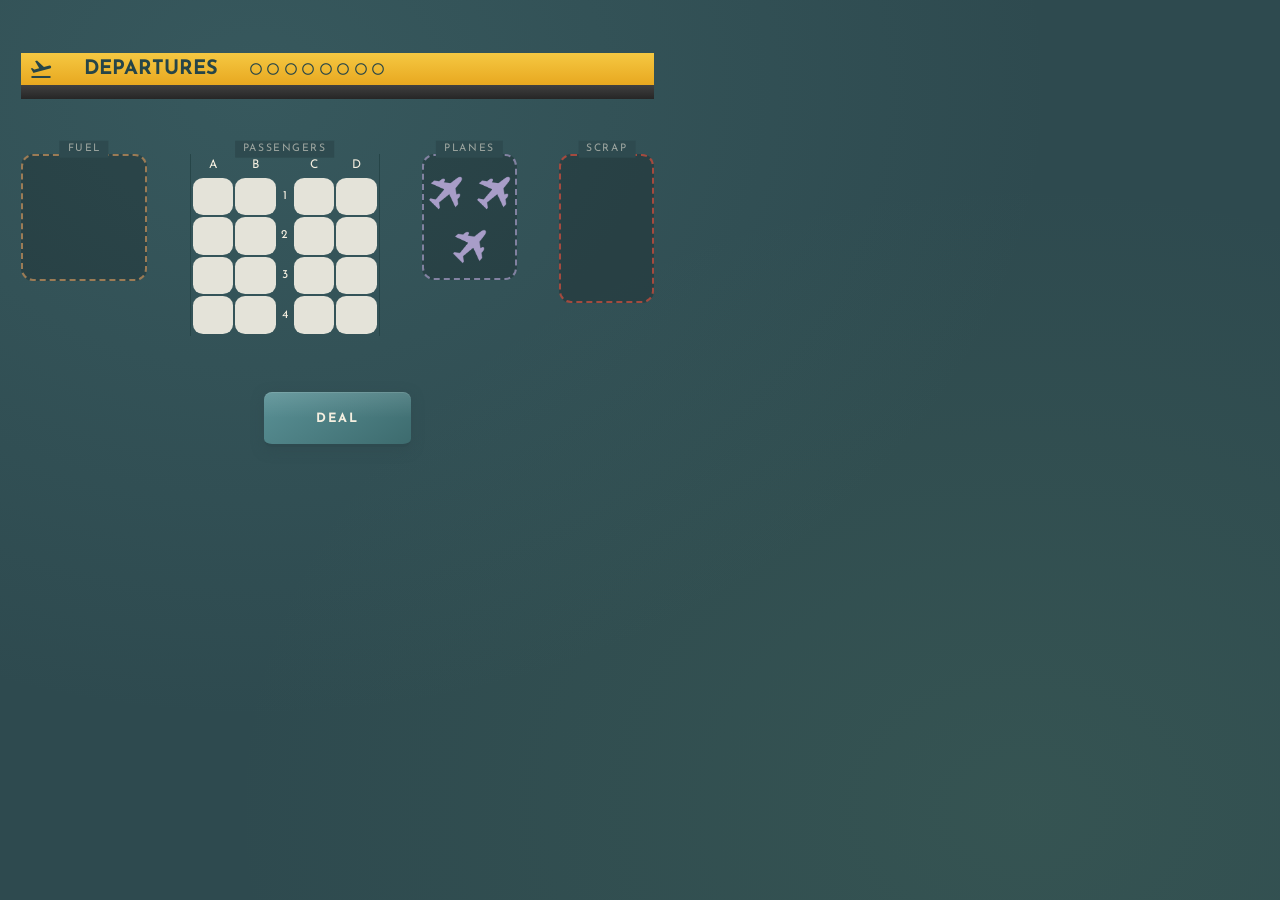
==== commit 5a206bd1: "update" ====
--- a/index.html
+++ b/index.html
@@ -15,9 +15,11 @@
 </head>
 
 <body>
-  <header></header>
+  <header>
+    <!-- <div id="do">Thing</div>
+    <button id="go">go</button>-->
+  </header>
   <main>
-    
     <div id="game-content">
       <div id="destination-row" class="game-row">
         <div id="departure-heading"><span class="material-icons">
@@ -27,8 +29,8 @@
             task_alt
           </span> -->
           <span class="material-icons" id="destination-progress">
-           
-             radio_button_unchecked radio_button_unchecked radio_button_unchecked radio_button_unchecked radio_button_unchecked radio_button_unchecked radio_button_unchecked radio_button_unchecked
+          
+            radio_button_unchecked radio_button_unchecked radio_button_unchecked radio_button_unchecked radio_button_unchecked radio_button_unchecked radio_button_unchecked radio_button_unchecked
           </span>
           
           
@@ -98,6 +100,11 @@
             <img class="plane" src="images/plane.png" />
           </div>
         </div>
+        <div id="scrap-row"><span class="zone-label">Scrap</span>
+          <div id="scrap-zone">
+            <img id="scrap-card" class="invisible" src="images/card_back.png" />
+          </div>
+        </div>
       </div>
       <div id="action-row">
         <button id="deal-btn" class="btn btn-primary hidden">Deal</button>
@@ -107,17 +114,20 @@
         <button id="boarding-btn" class="btn btn-primary hidden">💺 Board Passengers</button>
         <button id="resolve-crises-btn" class="btn btn-danger hidden">⚠ RESOLVE CRISES! ⚠</button>
         <div id="banner" class="banner discard hidden">Discard X Cards</div>
+        <button class="btn btn-ghost">Scrap</button>
       </div>
       
       <div class="hand-stage" id="hand-stage">
         <div class="nav-hint left" id="nav-left">‹</div>
         <div class="nav-hint right" id="nav-right">›</div>
-      </div>
+        
+      </div>
+      
       
     </div>
     
     <!-- CARD PLAY MODAL-->
-    <div class="modal-backdrop" id="modal-backdrop">
+    <div class="modal-backdrop hidden" id="modal-backdrop">
       <div class="modal" id="modal">
         <div class="modal-art" id="modal-art"><img src="images/fortune_crystal_ball.png"></div>
         <div class="modal-header">
@@ -132,35 +142,42 @@
           <button class="btn btn-fortune hidden" id="modal-avert-btn">★ Crisis Averted</button>
           <button class="btn btn-play" id="modal-fly-btn">✈ Fly</button>
           <button class="btn btn-discard" id="modal-discard-btn">🗑️ Discard</button>
+          <button class="btn btn-fortune" id="modal-reroute-btn">♻️ Reroute</button>
+          <button class="btn btn-fortune" id="modal-restore-btn">♻️ Restore</button>
           <button class="btn btn-discard" id="modal-close-btn">✕ Close</button>
           <button class="btn btn-discard" id="modal-dest-close-btn">✕ Close</button>
-          
-        </div>
-      </div>
-    </div>
+          <button class="btn btn-discard" id="modal-view-close-btn">✕ ViewClose</button>
+        </div>
+      </div>
+    </div>
+    
+    
     
     <!-- OTHER/ALL-PURPOSE MODAL-->
-    <div class="modal-backdrop" id="gen-modal-backdrop">
+    <div class="modal-backdrop hidden" id="gen-modal-backdrop">
       <div class="modal" id="gen-modal" style="position:relative; max-width:100%; box-shadow: none;">
         <div class="modal-header" id="gen-modal-header">
-          <span class="modal-title" id="gen-modal-title">Title</span>
+          <span class="modal-title" id="gen-modal-title">20/20 Vision</span>
         </div>
         <div class="modal-body" id="gen-modal-body">
-          <p id="gen-modal-headline">Headline</p>
+          <p id="gen-modal-headline">Look at the top 5 cards in the boneyard and reorder them.</p>
           <p style="margin-top: 10px;" class="flavor-text" id="gen-modal-text">Body text</p>
-          <div id="gen-modal-other-content"class="hidden"></div>
+          <div id="gen-modal-other-content">
+            
+          </div>
         </div>
         <div class="modal-footer" id="gen-modal-footer">
         </div>
       </div>
     </div>
+    
+    <!--SCRAPYARD MODAL -->
+    
     
     
   </main>
   <div class="dice-backdrop" id="dice-backdrop">
     <div class="dice-modal">
-      
-      ```
       <div class="dice-modal-header">
         <span class="dice-modal-title" id="dice-title">Roll</span>
       </div>
@@ -178,7 +195,8 @@
       </div>
     </div>
   </div>
-  <div class="toast hidden" id="toast">✈ Flying to Sunset Island…</div>
+  <div id="cover" class="modal-backdrop hidden"></div>
+  <div id="notifications"></div>
   
   <script type="module" src="scripts/main.js"></script>
   <script type="module" src="scripts/cardhand.js"></script>
--- a/styles.css
+++ b/styles.css
@@ -115,9 +115,10 @@
   
   --transition: 0.2s ease;
   --app-width: min(100vw, calc(100vh * 0.75));
---app-height: 100vh;
-  
-} 
+  --app-height: 100vh;
+  --notification-height: 0%;
+  
+}
 
 
 /* =============================================================================
@@ -323,29 +324,44 @@
   filter: none !important;
 }
 
-#banner{
- display:flex;
-  width:80%;
+#banner {
+  display: flex;
+  width: 80%;
   height: 80%;
-font-family: var(--font-display);
-font-size: 1rem;
-letter-spacing: 0.1em;
-text-transform: uppercase;
-white-space: nowrap;
-border: 1px solid var(--border-strong);
-border-radius:var(--radius-btn);
-justify-content: center;
-align-items:center;
-}
-#banner.crisis{
+  font-family: var(--font-display);
+  font-size: 1rem;
+  letter-spacing: 0.1em;
+  text-transform: uppercase;
+  white-space: nowrap;
+  border: 1px solid var(--border-strong);
+  border-radius: var(--radius-btn);
+  justify-content: center;
+  align-items: center;
+}
+
+#banner.crisis {
   color: var(--warm-white);
-  background:var(--coral);
-}
-#banner.discard{
+  background: var(--coral);
+}
+
+#banner.discard {
   color: var(--ink);
-  background:var(--color-ash);
-}
-
+  background: var(--color-ash);
+}
+
+#banner.fortune {
+  color: var(--ink);
+  background: var(--color-gold);
+}
+
+
+.zone {
+  background: rgba(0, 0, 0, 0.2);
+  border: 2px dashed rgba(255, 255, 255, 0.15);
+  border-radius: var(--radius-card);
+  padding: 16px;
+  position: relative;
+}
 
 /* ============================================================
    5. DESTINATIONS
@@ -361,11 +377,11 @@
   overflow-x: auto;
   -ms-overflow-style: none;
   scrollbar-width: none;
-  max-height:calc(0.4*var(--app-height));
-}
-
-
-#departure-heading{
+  max-height: calc(0.4*var(--app-height));
+}
+
+
+#departure-heading {
   display: flex;
   flex-direction: row;
   font-size: 20px;
@@ -382,18 +398,18 @@
   font-size: 14px;
 }
 
-#destination-zone{
+#destination-zone {
   display: flex;
   flex-direction: row;
   align-items: start;
-  justify-content:space-around;
+  justify-content: space-around;
   gap: 8px;
   padding: 6px 8px 8px 8px;
   position: relative;
   flex-shrink: 0;
   width: 100%;
   background: linear-gradient(0deg, #262626 0%, #404040 100%);
-  flex:1;
+  flex: 1;
   
 }
 
@@ -404,34 +420,41 @@
   flex-direction: column;
   align-items: center;
   justify-content: center;*/
-  border-radius:12px;
-  overflow:hidden;
-  border: 1.5px solid rgba(255,255,255,.22);
+  border-radius: 12px;
+  overflow: hidden;
+  border: 1.5px solid rgba(255, 255, 255, .22);
   /*animation: destDeal 0.25s ease-out;*/
-  max-height:calc(0.3*var(--app-height));
-  padding:0;
-  position:relative;
-  background:var(--card-face);
+  max-height: calc(0.3*var(--app-height));
+  padding: 0;
+  position: relative;
+  background: var(--card-face);
+}
+
+.destination-card.done {
+  transform: translateY(-50vh);
+  transition: transform 0.3s;
+  transition-delay: 0.2s;
+  z-index: 100;
 }
 
 .dest-card-art {
   position: relative;
-  overflow:hidden;
+  overflow: hidden;
   height: 200%;
- 
+  
 }
 
 .dest-card-art::after {
   content: '';
-  position: absolute; 
+  position: absolute;
   inset: 0;
-  background: linear-gradient(180deg,transparent 85%,rgba(0,0,0,.18) 100%);
+  background: linear-gradient(180deg, transparent 85%, rgba(0, 0, 0, .18) 100%);
 }
 
 .dest-card-art img {
   margin: -8% -5% -57% -5%;
-  transform:scale(1.2);
- 
+  transform: scale(1.2);
+  
   
 }
 
@@ -439,9 +462,12 @@
   /*position: absolute;
   top: 87%;right: 7px;
   margin-left:-22%;*/
-  width: 10px; height: 10px;
+  width: 10px;
+  height: 10px;
   border-radius: 50%;
-  display: flex; align-items: center; justify-content: center;
+  display: flex;
+  align-items: center;
+  justify-content: center;
   font-size: .62rem;
   background: var(--sage);
   z-index: 2;
@@ -458,8 +484,8 @@
   overflow: hidden;
   text-overflow: ellipsis;
   line-height: 1.2;
-  margin-top:10%;
-  padding-left:4%;
+  margin-top: 10%;
+  padding-left: 4%;
   
 }
 
@@ -474,13 +500,17 @@
   -webkit-box-orient: vertical;
 }
 
-.dest-card-stats { display: flex; gap: 5px;margin:5%}
-
-.dest-card-stat  {
-  font-family: var(--font-display);
- font-size: clamp(.55rem, 1.3vw, .62rem);
+.dest-card-stats {
+  display: flex;
+  gap: 5px;
+  margin: 5%
+}
+
+.dest-card-stat {
+  font-family: var(--font-display);
+  font-size: clamp(.55rem, 1.3vw, .62rem);
   font-weight: 700;
-  background: rgba(0,0,0,.07);
+  background: rgba(0, 0, 0, .07);
   border-radius: 10px;
   padding: 2px 6px;
   color: var(--ink-soft);
@@ -494,8 +524,9 @@
   display: block;
 }
 
-.destination-card.flipped, .destination-card.flipped2{
-  opacity:0.5;
+.destination-card.flipped,
+.destination-card.flipped2 {
+  opacity: 0.5;
 }
 
 @keyframes destDeal {
@@ -529,7 +560,7 @@
   gap: 0px;
   padding: 8px;
   width: 100%;
-  justify-content: space-around;
+  justify-content: space-between;
   
 }
 
@@ -541,7 +572,7 @@
   gap: 3%;
   padding: 5%;
   background: rgba(0, 0, 0, 0.2);
-  border: 2px dashed var(--coral-border);
+  border: 2px dashed var(--sand-dark);
   border-radius: var(--radius-card);
   
 }
@@ -552,7 +583,7 @@
 }
 
 #fuel-row {
-  width: 25%;
+  width: 20%;
   text-align: center;
 }
 
@@ -608,7 +639,7 @@
 #plane-row {
   width: 15%;
   text-align: center;
-  height:100%;
+  height: 100%;
   
 }
 
@@ -616,7 +647,7 @@
   background: rgba(0, 0, 0, 0.2);
   border: 2px dashed var(--lavender-border);
   border-radius: var(--radius-card);
-  padding-top:15%;
+  padding-top: 15%;
 }
 
 #plane-zone img {
@@ -624,6 +655,22 @@
   margin: 1% 0;
 }
 
+#scrap-zone {
+  background: rgba(0, 0, 0, 0.2);
+  border: 2px dashed var(--coral-border);
+  border-radius: var(--radius-card);
+  padding: 15% 10% 5% 10%;
+}
+
+#scrap-row {
+  width:15%;
+  text-align:center;
+}
+
+#scrap-zone img {
+ width:100%;
+}
+
 
 
 .hidden {
@@ -634,8 +681,8 @@
   display: flex;
   flex-direction: row;
   justify-content: center;
-  height:calc(0.08*var(--app-height));
-  align-items:center;
+  height: calc(0.08*var(--app-height));
+  align-items: center;
 }
 
 
@@ -647,14 +694,14 @@
    ===================================================== */
 .hand-stage {
   position: relative;
-  width: max(390px,75%);
+  width: max(390px, 75%);
   flex: 1;
   min-height: 0;
   user-select: none;
   -webkit-user-select: none;
   touch-action: none;
-  max-height:calc(0.4*var(--app-height));
-  padding:0;
+  max-height: calc(0.4*var(--app-height));
+  padding: 0;
 }
 
 /* =====================================================
@@ -664,13 +711,15 @@
    ===================================================== */
 .hand-card {
   position: absolute;
-  left: 0; top: 0;           /* anchor; JS translates from here */
+  left: 0;
+  top: 0;
+  /* anchor; JS translates from here */
   border-radius: 12px;
   overflow: hidden;
   cursor: pointer;
   will-change: transform;
   -webkit-user-drag: none;
-  max-height:calc(.4*var(--app-height));
+  max-height: calc(.4*var(--app-height));
 }
 
 .card-face {
@@ -678,7 +727,7 @@
   inset: 0;
   background: var(--card-face);
   border-radius: 12px;
-  border: 1.5px solid rgba(255,255,255,.22);
+  border: 1.5px solid rgba(255, 255, 255, .22);
   display: flex;
   flex-direction: column;
   overflow: hidden;
@@ -690,46 +739,87 @@
   height: 4px;
   flex-shrink: 0;
 }
-[data-type="fortune"] .card-face::before { background: var(--gold); }
-[data-type="crisis"]  .card-face::before { background: var(--coral); }
-[data-type="dest"]    .card-face::before { background: var(--sage); }
-[data-type="fuel"]    .card-face::before { background: var(--sand-dark); }
-[data-type="model"]   .card-face::before { background: var(--lavender); }
+
+[data-type="fortune"] .card-face::before {
+  background: var(--gold);
+}
+
+[data-type="crisis"] .card-face::before {
+  background: var(--coral);
+}
+
+[data-type="dest"] .card-face::before {
+  background: var(--sage);
+}
+
+[data-type="fuel"] .card-face::before {
+  background: var(--sand-dark);
+}
+
+[data-type="model"] .card-face::before {
+  background: var(--lavender);
+}
 
 .card-art {
   flex-shrink: 0;
   height: 48%;
   background: center/cover no-repeat;
   position: relative;
-  overflow:hidden;
-}
+  overflow: hidden;
+}
+
 .card-art::after {
   content: '';
-  position: absolute; inset: 0;
-  background: linear-gradient(180deg,transparent 55%,rgba(0,0,0,.18) 100%);
+  position: absolute;
+  inset: 0;
+  background: linear-gradient(180deg, transparent 55%, rgba(0, 0, 0, .18) 100%);
 }
 
 .card-art img {
   width: 110%;
   margin: -45% 0 0 -5%;
-  overflow:hidden;
-  z-index:-1;
+  overflow: hidden;
+  z-index: -1;
 }
 
 .card-badge {
   position: absolute;
-  top: 7px; right: 7px;
-  width: 20px; height: 20px;
+  top: 7px;
+  right: 7px;
+  width: 20px;
+  height: 20px;
   border-radius: 50%;
-  display: flex; align-items: center; justify-content: center;
+  display: flex;
+  align-items: center;
+  justify-content: center;
   font-size: .62rem;
   z-index: 2;
 }
-[data-type="fortune"] .card-badge { background: var(--gold);      color: var(--ink); }
-[data-type="crisis"]  .card-badge { background: var(--coral);     color: #fff; }
-[data-type="dest"]    .card-badge { background: var(--sage);      color: #fff; }
-[data-type="fuel"]    .card-badge { background: var(--sand-dark); color: #fff; }
-[data-type="model"]   .card-badge { background: var(--lavender);  color: #fff; }
+
+[data-type="fortune"] .card-badge {
+  background: var(--gold);
+  color: var(--ink);
+}
+
+[data-type="crisis"] .card-badge {
+  background: var(--coral);
+  color: #fff;
+}
+
+[data-type="dest"] .card-badge {
+  background: var(--sage);
+  color: #fff;
+}
+
+[data-type="fuel"] .card-badge {
+  background: var(--sand-dark);
+  color: #fff;
+}
+
+[data-type="model"] .card-badge {
+  background: var(--lavender);
+  color: #fff;
+}
 
 .card-text {
   flex: 1;
@@ -765,129 +855,254 @@
   -webkit-box-orient: vertical;
 }
 
-.card-stats { display: flex; gap: 5px; margin-top: auto; padding-top: 3px; }
-
-.card-stat  {
+.card-stats {
+  display: flex;
+  gap: 5px;
+  margin-top: auto;
+  padding-top: 3px;
+}
+
+.card-stat {
   font-family: var(--font-display);
   font-size: clamp(.42rem, 1.3vw, .62rem);
   font-weight: 700;
-  background: rgba(0,0,0,.07);
+  background: rgba(0, 0, 0, .07);
   border-radius: 10px;
   padding: 2px 6px;
   color: var(--ink-soft);
 }
 
 .card-back {
-  position: absolute; inset: 0;
+  position: absolute;
+  inset: 0;
   border-radius: 12px;
-  background: linear-gradient(135deg,#3a6368 0%,#2a4a50 50%,#3a6368 100%);
-  border: 1.5px solid rgba(255,255,255,.15);
-  display: flex; align-items: center; justify-content: center;
-}
+  background: linear-gradient(135deg, #3a6368 0%, #2a4a50 50%, #3a6368 100%);
+  border: 1.5px solid rgba(255, 255, 255, .15);
+  display: flex;
+  align-items: center;
+  justify-content: center;
+}
+
 .card-back::before {
   content: '';
-  position: absolute; inset: 6px;
+  position: absolute;
+  inset: 6px;
   border-radius: 8px;
-  border: 1px dashed rgba(255,255,255,.2);
-}
+  border: 1px dashed rgba(255, 255, 255, .2);
+}
+
 .card-back-label {
   font-family: var(--font-display);
   font-size: .55rem;
   letter-spacing: .2em;
   text-transform: uppercase;
-  color: rgba(255,255,255,.3);
+  color: rgba(255, 255, 255, .3);
 }
 
 /* nav arrows */
 .nav-hint {
   position: absolute;
-  top: 50%; transform: translateY(-50%);
-  width: 34px; height: 34px;
-  background: rgba(0,0,0,.35);
-  border: 1px solid rgba(255,255,255,.15);
+  top: 50%;
+  transform: translateY(-50%);
+  width: 34px;
+  height: 34px;
+  background: rgba(0, 0, 0, .35);
+  border: 1px solid rgba(255, 255, 255, .15);
   border-radius: 50%;
-  display: flex; align-items: center; justify-content: center;
+  display: flex;
+  align-items: center;
+  justify-content: center;
   font-size: 1.1rem;
-  color: rgba(255,255,255,.5);
+  color: rgba(255, 255, 255, .5);
   pointer-events: none;
   opacity: 0;
   transition: opacity .3s ease;
   z-index: 200;
 }
-.nav-hint.left  { left:  6px; }
-.nav-hint.right { right: 6px; }
-.nav-hint.show  { opacity: 1; }
+
+.nav-hint.left {
+  left: 6px;
+}
+
+.nav-hint.right {
+  right: 6px;
+}
+
+.nav-hint.show {
+  opacity: 1;
+}
 
 /* =====================================================
    MODAL
    ===================================================== */
-   
-   
-   
-   
-   
-   
+
+
+
+
+
+
 .modal-backdrop {
-  position: fixed; inset: 0;
-  background: rgba(20,35,38,.88);
+  position: fixed;
+  inset: 0;
+  background: rgba(20, 35, 38, .88);
   backdrop-filter: blur(6px);
   -webkit-backdrop-filter: blur(6px);
-  display: flex; align-items: center; justify-content: center;
+  display: flex;
+  align-items: center;
+  justify-content: center;
   padding: 20px;
   z-index: 1000;
-  opacity: 0;
-  pointer-events: none;
+  opacity: 1;
+  pointer-events: all;
   transition: opacity .3s ease;
 }
-.modal-backdrop.open { opacity: 1; pointer-events: all; }
 
 .modal {
   background: var(--card-face);
   border-radius: 16px;
-  box-shadow: 0 24px 64px rgba(0,0,0,.7);
-  width: min(360px, 88vw);
+  box-shadow: 0 24px 64px rgba(0, 0, 0, .7);
+  width: min(360px, 98vw);
   overflow: hidden;
   color: var(--ink);
   transform: scale(.88) translateY(20px);
-  transition: transform .32s cubic-bezier(.34,1.2,.64,1);
-  border: 1.5px solid rgba(255,255,255,.3);
-}
-.modal-backdrop.open .modal { transform: scale(1) translateY(0); }
+  transition: transform .32s cubic-bezier(.34, 1.2, .64, 1);
+  border: 1.5px solid rgba(255, 255, 255, .3);
+}
+
+.modal-backdrop.open .modal {
+  transform: scale(1) translateY(0);
+}
 
 .modal-art {
   height: calc(0.85*min(360px, 88vw));
   background: var(--teal-mid) center/cover no-repeat;
   position: relative;
-  overflow:hidden;
- 
-}
+  overflow: hidden;
+  
+}
+
 .modal-art::after {
   content: '';
-  position: absolute; inset: 0;
-  background: linear-gradient(180deg,transparent 40%,rgba(0,0,0,.3) 100%);
-}
-.modal-art img{
-  width:110%;
-  margin:-42% 0 0 -5%
-  
-}
-
-
-.modal-header  { padding: 14px 18px 4px; }
-.modal-title   { font-family: var(--font-display); font-size: .95rem; font-weight: 700; letter-spacing: .12em; text-transform: uppercase; }
-.modal-badge   { display: inline-flex; align-items: center; gap: 4px; margin-top: 5px; padding: 2px 10px; border-radius: 20px; font-family: var(--font-display); font-size: .62rem; letter-spacing: .1em; text-transform: uppercase; }
-
-[data-type="fortune"] .modal-badge { background: rgba(232,168,32,.15); color: var(--gold);      border: 1px solid rgba(232,168,32,.3); }
-[data-type="crisis"]  .modal-badge { background: rgba(217,79,61,.15);  color: var(--coral);     border: 1px solid rgba(217,79,61,.3); }
-[data-type="dest"]    .modal-badge { background: rgba(107,155,106,.15);color: var(--sage);      border: 1px solid rgba(107,155,106,.3); }
-[data-type="fuel"]    .modal-badge { background: rgba(200,169,126,.15);color: var(--sand-dark); border: 1px solid rgba(200,169,126,.3); }
-[data-type="model"]   .modal-badge { background: rgba(139,127,175,.15);color: var(--lavender);  border: 1px solid rgba(139,127,175,.3); }
-
-.modal-body   { padding: 10px 18px; font-family: var(--font-flavor); font-size: .82rem; color: var(--ink-soft); line-height: 1.6; }
-.modal-stats  { display: flex; gap: 8px; padding: 4px 18px 12px; }
-.modal-stat   { font-family: var(--font-display); font-size: 1rem; font-weight: 700; background: rgba(0,0,0,.07); border-radius: 12px; padding: 3px 10px; color: var(--ink-soft); }
-.modal-footer { display: flex; gap: 8px; padding: 10px 18px 16px; border-top: 1px solid rgba(0,0,0,.08); }
-.modal-footer .btn { flex: 1; justify-content: center; }
+  position: absolute;
+  inset: 0;
+  background: linear-gradient(180deg, transparent 40%, rgba(0, 0, 0, .3) 100%);
+}
+
+.modal-art img {
+  width: 110%;
+  margin: -42% 0 0 -5%
+}
+
+
+.modal-header {
+  padding: 14px 18px 4px;
+}
+
+.modal-title {
+  font-family: var(--font-display);
+  font-size: .95rem;
+  font-weight: 700;
+  letter-spacing: .12em;
+  text-transform: uppercase;
+}
+
+.modal-badge {
+  display: inline-flex;
+  align-items: center;
+  gap: 4px;
+  margin-top: 5px;
+  padding: 2px 10px;
+  border-radius: 20px;
+  font-family: var(--font-display);
+  font-size: .62rem;
+  letter-spacing: .1em;
+  text-transform: uppercase;
+}
+
+[data-type="fortune"] .modal-badge {
+  background: rgba(232, 168, 32, .15);
+  color: var(--gold);
+  border: 1px solid rgba(232, 168, 32, .3);
+}
+
+[data-type="crisis"] .modal-badge {
+  background: rgba(217, 79, 61, .15);
+  color: var(--coral);
+  border: 1px solid rgba(217, 79, 61, .3);
+}
+
+[data-type="dest"] .modal-badge {
+  background: rgba(107, 155, 106, .15);
+  color: var(--sage);
+  border: 1px solid rgba(107, 155, 106, .3);
+}
+
+[data-type="fuel"] .modal-badge {
+  background: rgba(200, 169, 126, .15);
+  color: var(--sand-dark);
+  border: 1px solid rgba(200, 169, 126, .3);
+}
+
+[data-type="model"] .modal-badge {
+  background: rgba(139, 127, 175, .15);
+  color: var(--lavender);
+  border: 1px solid rgba(139, 127, 175, .3);
+}
+
+.modal-body {
+  padding: 10px 18px;
+  font-family: var(--font-flavor);
+  font-size: .82rem;
+  color: var(--ink-soft);
+  line-height: 1.6;
+  display:flex;
+  flex-direction:column;
+  justify-content:space-around;
+  max-height:50vh;
+}
+
+.modal-stats {
+  display: flex;
+  gap: 8px;
+  padding: 4px 18px 12px;
+}
+
+.modal-stat {
+  font-family: var(--font-display);
+  font-size: 1rem;
+  font-weight: 700;
+  background: rgba(0, 0, 0, .07);
+  border-radius: 12px;
+  padding: 3px 10px;
+  color: var(--ink-soft);
+}
+
+.modal-footer {
+  display: flex;
+  gap: 8px;
+  padding: 10px 18px 16px;
+  border-top: 1px solid rgba(0, 0, 0, .08);
+}
+
+.modal-footer .btn {
+  flex: 1;
+  justify-content: center;
+}
+
+
+.chooser{
+  display:flex;
+  flex-direction: row;
+  width:100%;
+  justify-content:center;
+  align-items:center;
+  gap:10%;
+  font-size: 1.5rem;
+  font-family: var(--font-display);
+}
+
+
+
 
 /* Toast notification */
 .toast {
@@ -906,12 +1121,12 @@
   color: var(--warm-white);
   box-shadow: var(--shadow-float);
   white-space: nowrap;
-  z-index:100;
- animation:notification 5s;
+  z-index: 2000;
+  animation: notification 5s;
   animation-delay: 0.25s;
 }
 
-.toast.fuel{
+.toast.fuel {
   background: var(--sand);
   color: var(--ink);
 }
@@ -925,12 +1140,135 @@
   color: black;
 }
 
+.toast.dest {
+  background: var(--sage);
+  color: var(--warm-white);
+}
+
 
 
 @keyframes notification {
-0%   { transform: translateY(50vh) translateX(-50%); opacity: 0; }
-20%, 80%  { transform: translateY(0%) translateX(-50%); opacity: 1; }
-/* “tumble” frames — the die wobbles as it lands */
-
-100% { transform: translateY(50vh) translateX(-50%); opacity: 1; }
+  0% {
+    transform: translateY(50vh) translateX(-50%);
+    opacity: 0;
+  }
+  
+  20%,
+  80% {
+    transform: translateY(var(--notification-height)) translateX(-50%);
+    opacity: 1;
+  }
+  
+  /* “tumble” frames — the die wobbles as it lands */
+  
+  100% {
+    transform: translateY(50vh) translateX(-50%);
+    opacity: 1;
+  }
+}
+
+/* ============================================================
+   5. Other Modal
+   ============================================================ */
+
+#gen-modal-backdrop {
+  z-index: 900;
+}
+
+#order-zone {
+  background: rgba(0, 0, 0, 0.5);
+  border: 2px dashed rgba(255, 255, 255, 0.15);
+  border-radius: var(--radius-card);
+  padding: 3%;
+  display: flex;
+  flex-direction: column;
+  gap: 0.6rem;
+  width: 100%;
+}
+
+.card-row {
+  background: var(--card-face);
+  display: flex;
+  width: 100%;
+  border-radius: var(--radius-card);
+  padding: 8px;
+  overflow: hidden;
+  align-items: center;
+  justify-content: space-between;
+}
+
+.icon.crisis {
+  background: linear-gradient(135deg, #D94F3D, #F07060);
+}
+
+.icon {
+  display: flex;
+  align-items: center;
+  justify-content: center;
+  font-size: 1.1rem;
+  padding: 8% 5% 8% 10%;
+  margin: -8% 2% -8% -8%;
+  overflow: hidden;
+  width: 22%;
+}
+
+.icon.fortune {
+  background: linear-gradient(135deg, #E8A820, #F5C842);
+}
+
+.icon.fuel {
+  background: linear-gradient(135deg, #B08B5E, #C8A97E);
+}
+
+.item-title {
+  font-family: var(--font-body);
+  font-size: 0.9rem;
+  line-height: 2;
+  width: 60%;
+  
+}
+
+.up-button {
+  width: 10%;
+  height: 100%;
+  position: relative;
+}
+
+.down-button {
+  width: 10%;
+  height: 100%;
+  position: relative;
+  /*visibility:hidden;*/
+}
+
+.invisible {
+  visibility: hidden;
+  pointer-events: none;
+}
+
+/*
+#scrap-hand-stage{
+  height:30vh;
+  width:80vw;
+}*/
+
+.scrap-content{
+  
+}
+.pile-modal {
+  display:flex;
+  flex-direction:column;
+  justify-content: space-around;
+  height: 75%;
+  max-height:50vh;
+}
+.pile-body{
+  display:flex;
+flex-direction:column;
+justify-content: space-around;
+height:85%;
+}
+.pile-stage{
+  width:100%;
+  height:100%;
 }
--- a/scripts/diceRoller/diceRoller.css
+++ b/scripts/diceRoller/diceRoller.css
@@ -70,7 +70,7 @@
 backdrop-filter: blur(5px);
 -webkit-backdrop-filter: blur(5px);
 display: flex; align-items: center; justify-content: center;
-z-index: 500;
+z-index: 1500;
 
 opacity: 0;
 pointer-events: none;
@@ -79,6 +79,9 @@
 .dice-backdrop.open {
 opacity: 1;
 pointer-events: all;
+}
+.hidden {
+  display: none;
 }
 
 /* ═══════════════════════════════════════════════
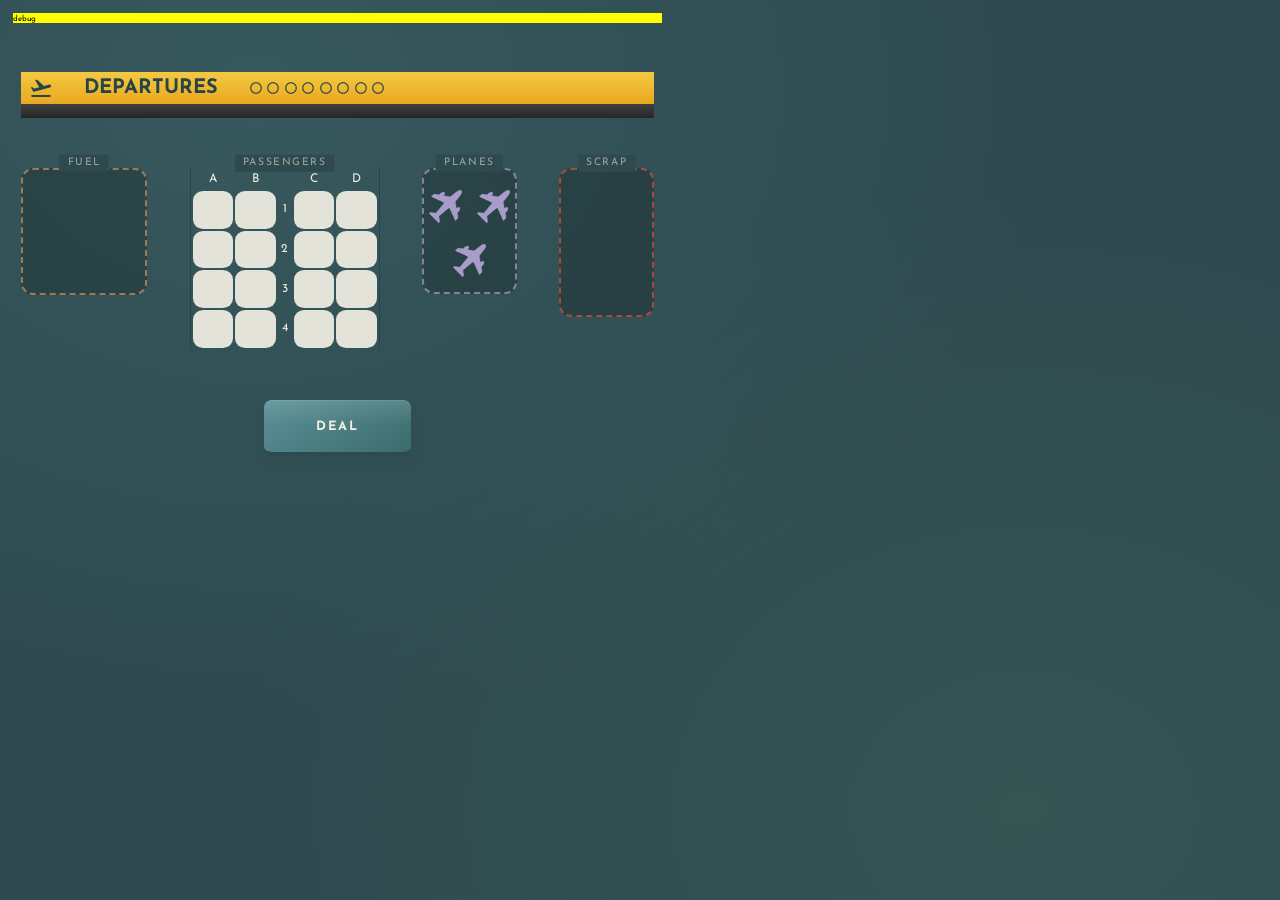
==== commit 393e068c: "update" ====
--- a/index.html
+++ b/index.html
@@ -15,9 +15,10 @@
 </head>
 
 <body>
+  <div id="debug" class= "hidden"></div>
+  <div id="track">debug</div>
   <header>
-    <!-- <div id="do">Thing</div>
-    <button id="go">go</button>-->
+
   </header>
   <main>
     <div id="game-content">
@@ -122,7 +123,7 @@
         <div class="nav-hint right" id="nav-right">›</div>
         
       </div>
-      
+    <div id="effect" class="banner banner-small"></div>  
       
     </div>
     
@@ -196,6 +197,7 @@
     </div>
   </div>
   <div id="cover" class="modal-backdrop hidden"></div>
+  
   <div id="notifications"></div>
   
   <script type="module" src="scripts/main.js"></script>
--- a/styles.css
+++ b/styles.css
@@ -324,7 +324,7 @@
   filter: none !important;
 }
 
-#banner {
+.banner {
   display: flex;
   width: 80%;
   height: 80%;
@@ -338,18 +338,26 @@
   justify-content: center;
   align-items: center;
 }
-
-#banner.crisis {
+.banner-small{
+  height:5%;
+ margin-bottom:0;
+ width:100vw;
+ border-radius:0;
+ font-family: var(--font-display);
+font-size: 0.7rem;
+}
+
+.banner.crisis {
   color: var(--warm-white);
   background: var(--coral);
 }
 
-#banner.discard {
+.banner.discard {
   color: var(--ink);
   background: var(--color-ash);
 }
 
-#banner.fortune {
+.banner.fortune {
   color: var(--ink);
   background: var(--color-gold);
 }
@@ -1271,4 +1279,36 @@
 .pile-stage{
   width:100%;
   height:100%;
+}
+
+#debug{
+  width:100vw;
+  height:100vh;
+  background-color:#000000D8;
+  display:flex;
+  flex-direction: row;
+  flex-wrap:wrap;
+  gap:20px;
+  padding:20px;
+  z-index:2000;
+  position:fixed;
+  justify-content:flex-start;
+  align-content:flex-start;
+}
+
+#debug button{
+  border-radius:0;
+  padding:5px;
+  color:black;
+  background-color:#a5a5a5;
+}
+
+#track{
+  width:100%;
+  height:10px;
+  background-color:#FFFF00;
+  margin:0;
+  font-size:8px;
+  color:black;
+  z-index:2001;
 }
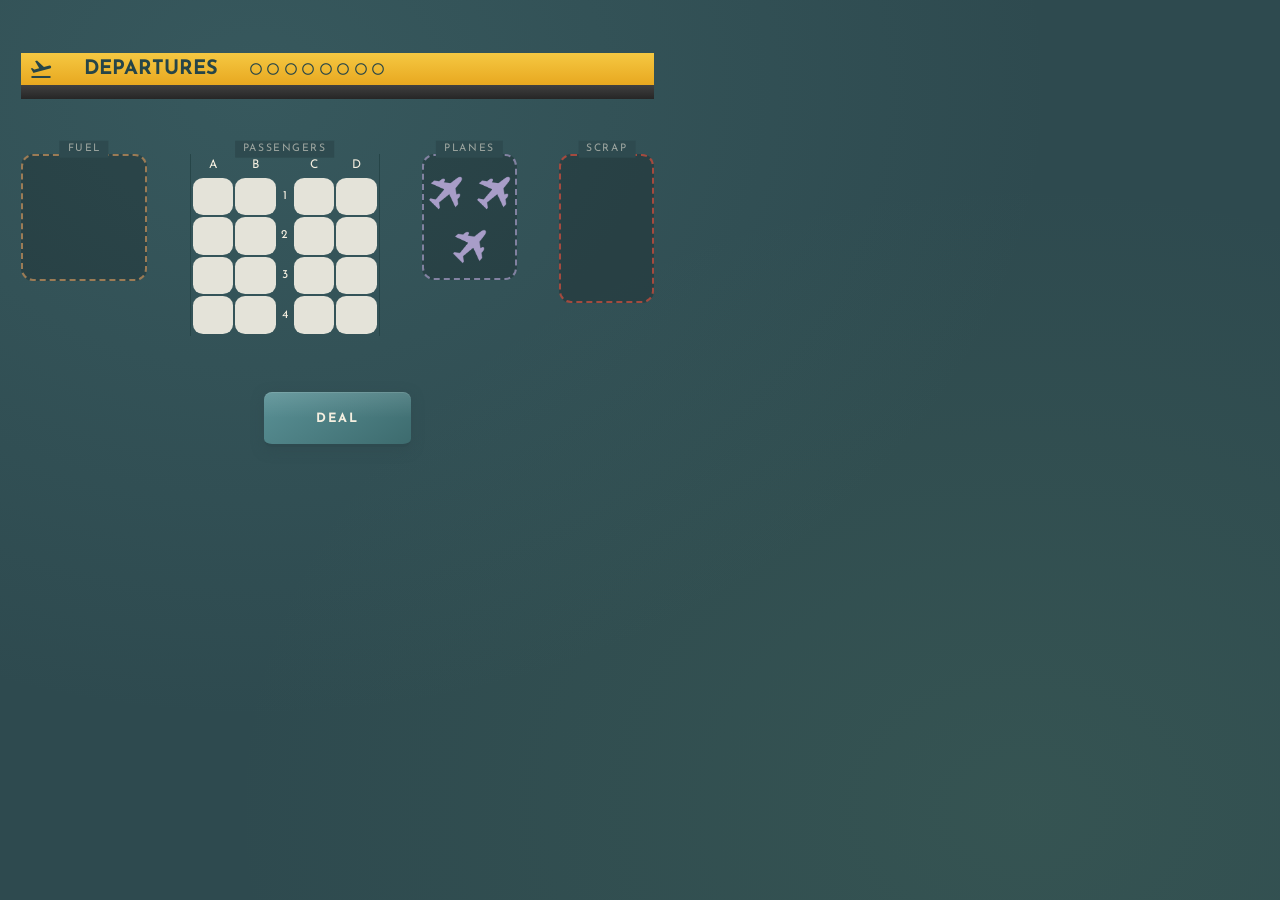
==== commit 17d0952f: "update index.html" ====
--- a/index.html
+++ b/index.html
@@ -16,7 +16,7 @@
 
 <body>
   <div id="debug" class= "hidden"></div>
-  <div id="track">debug</div>
+  <div id="track" class="hidden">debug</div>
   <header>
 
   </header>
